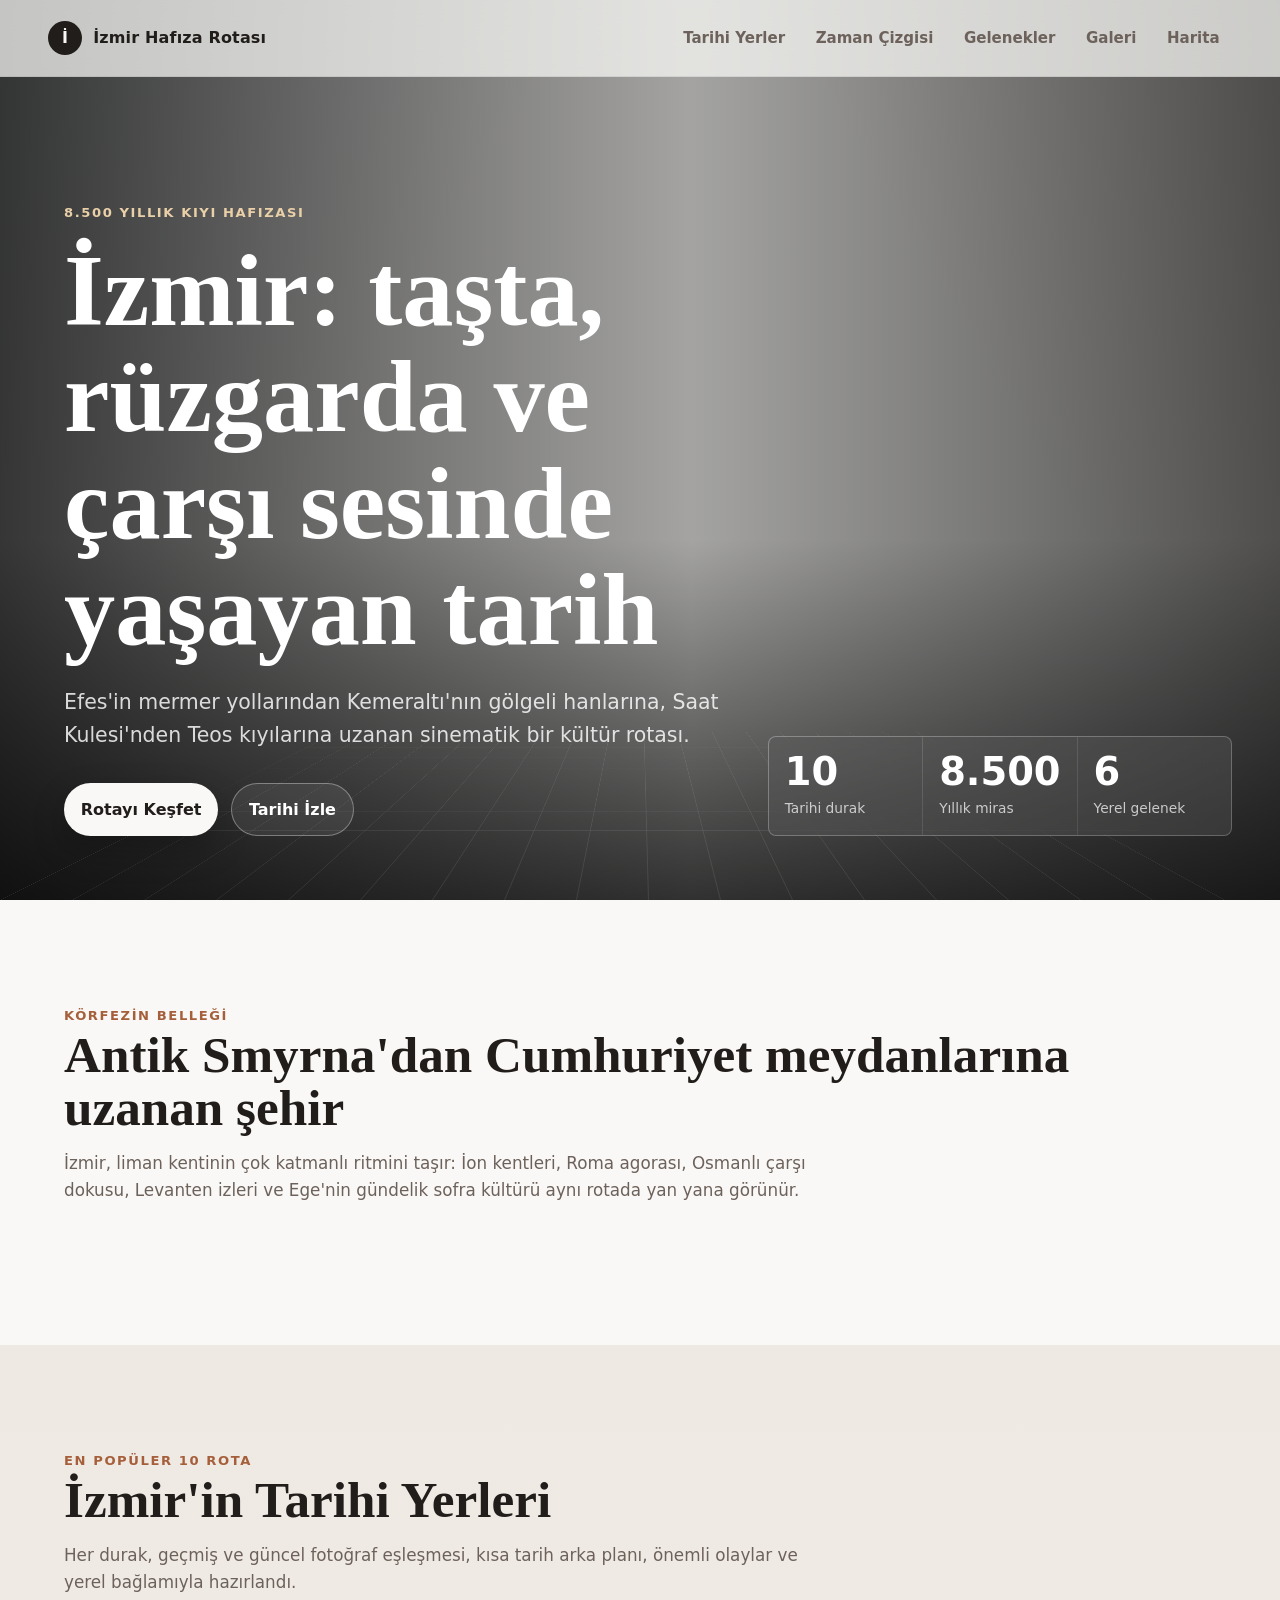
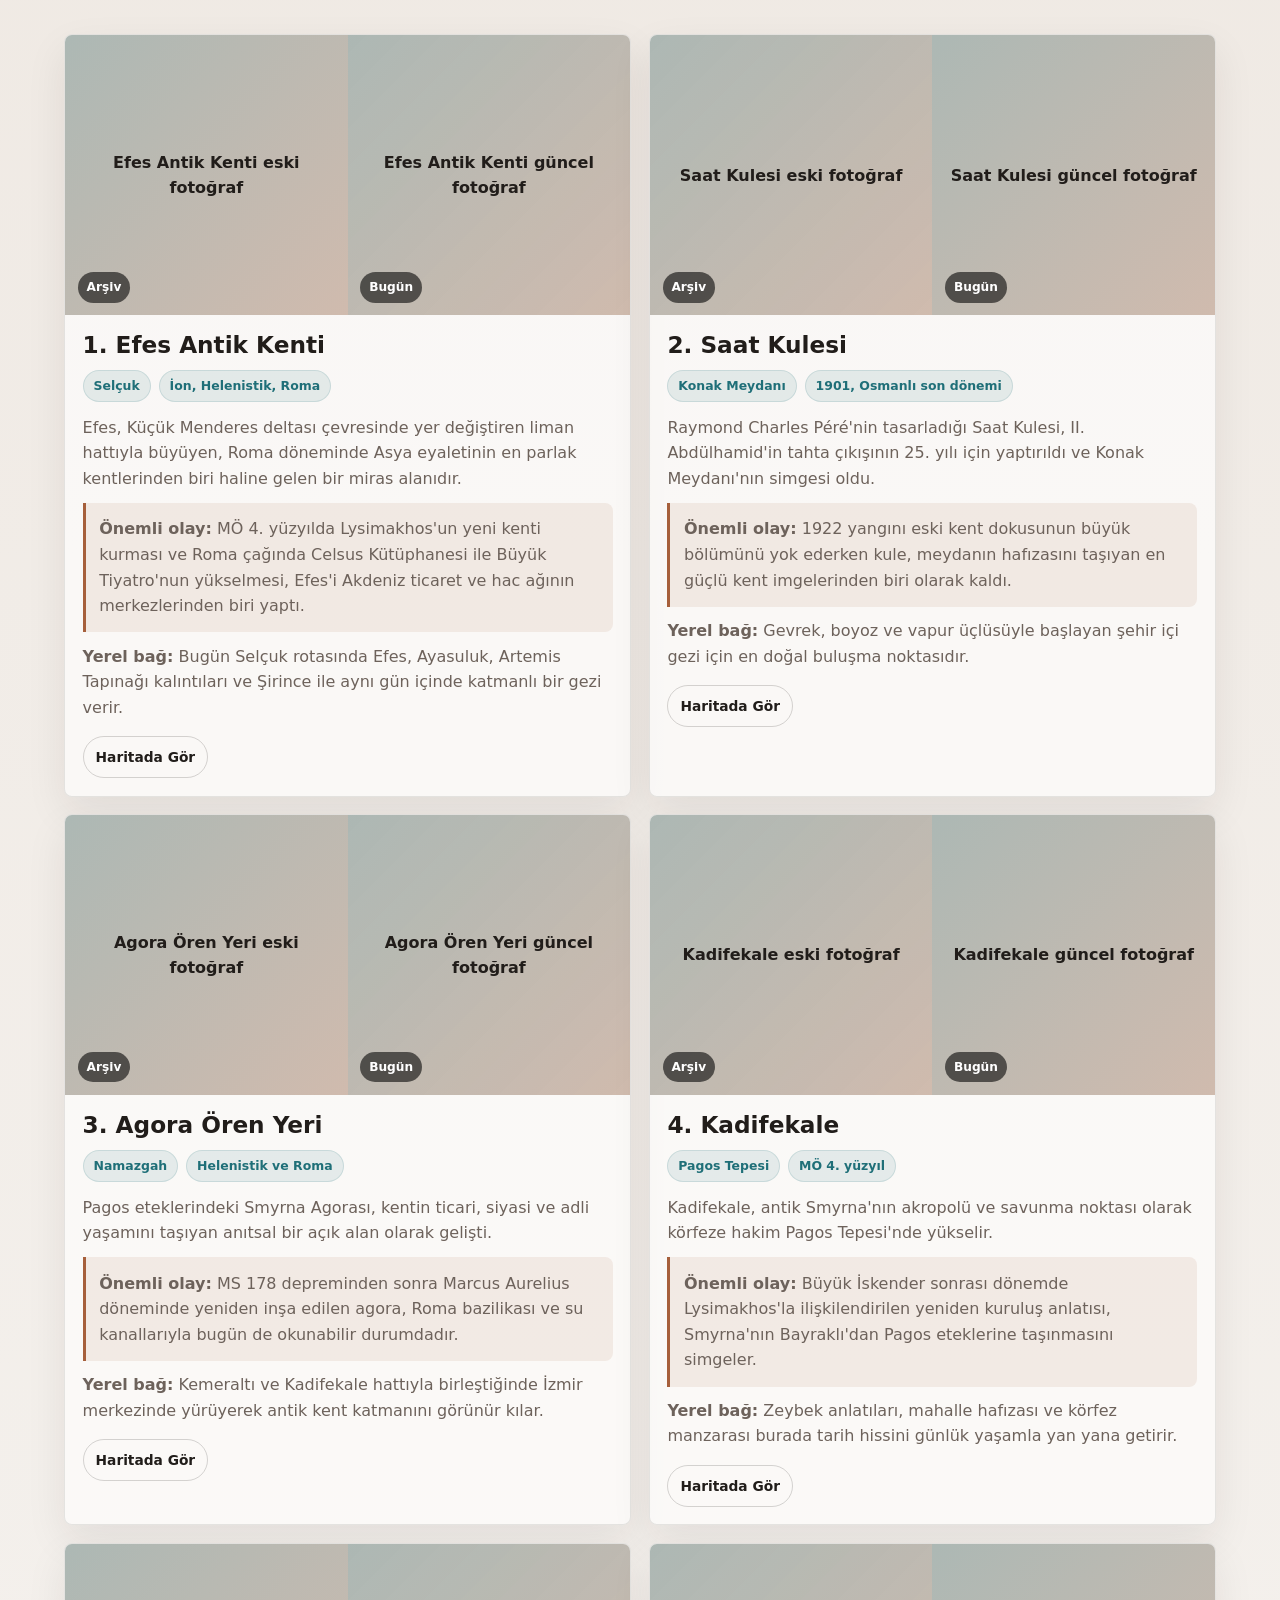
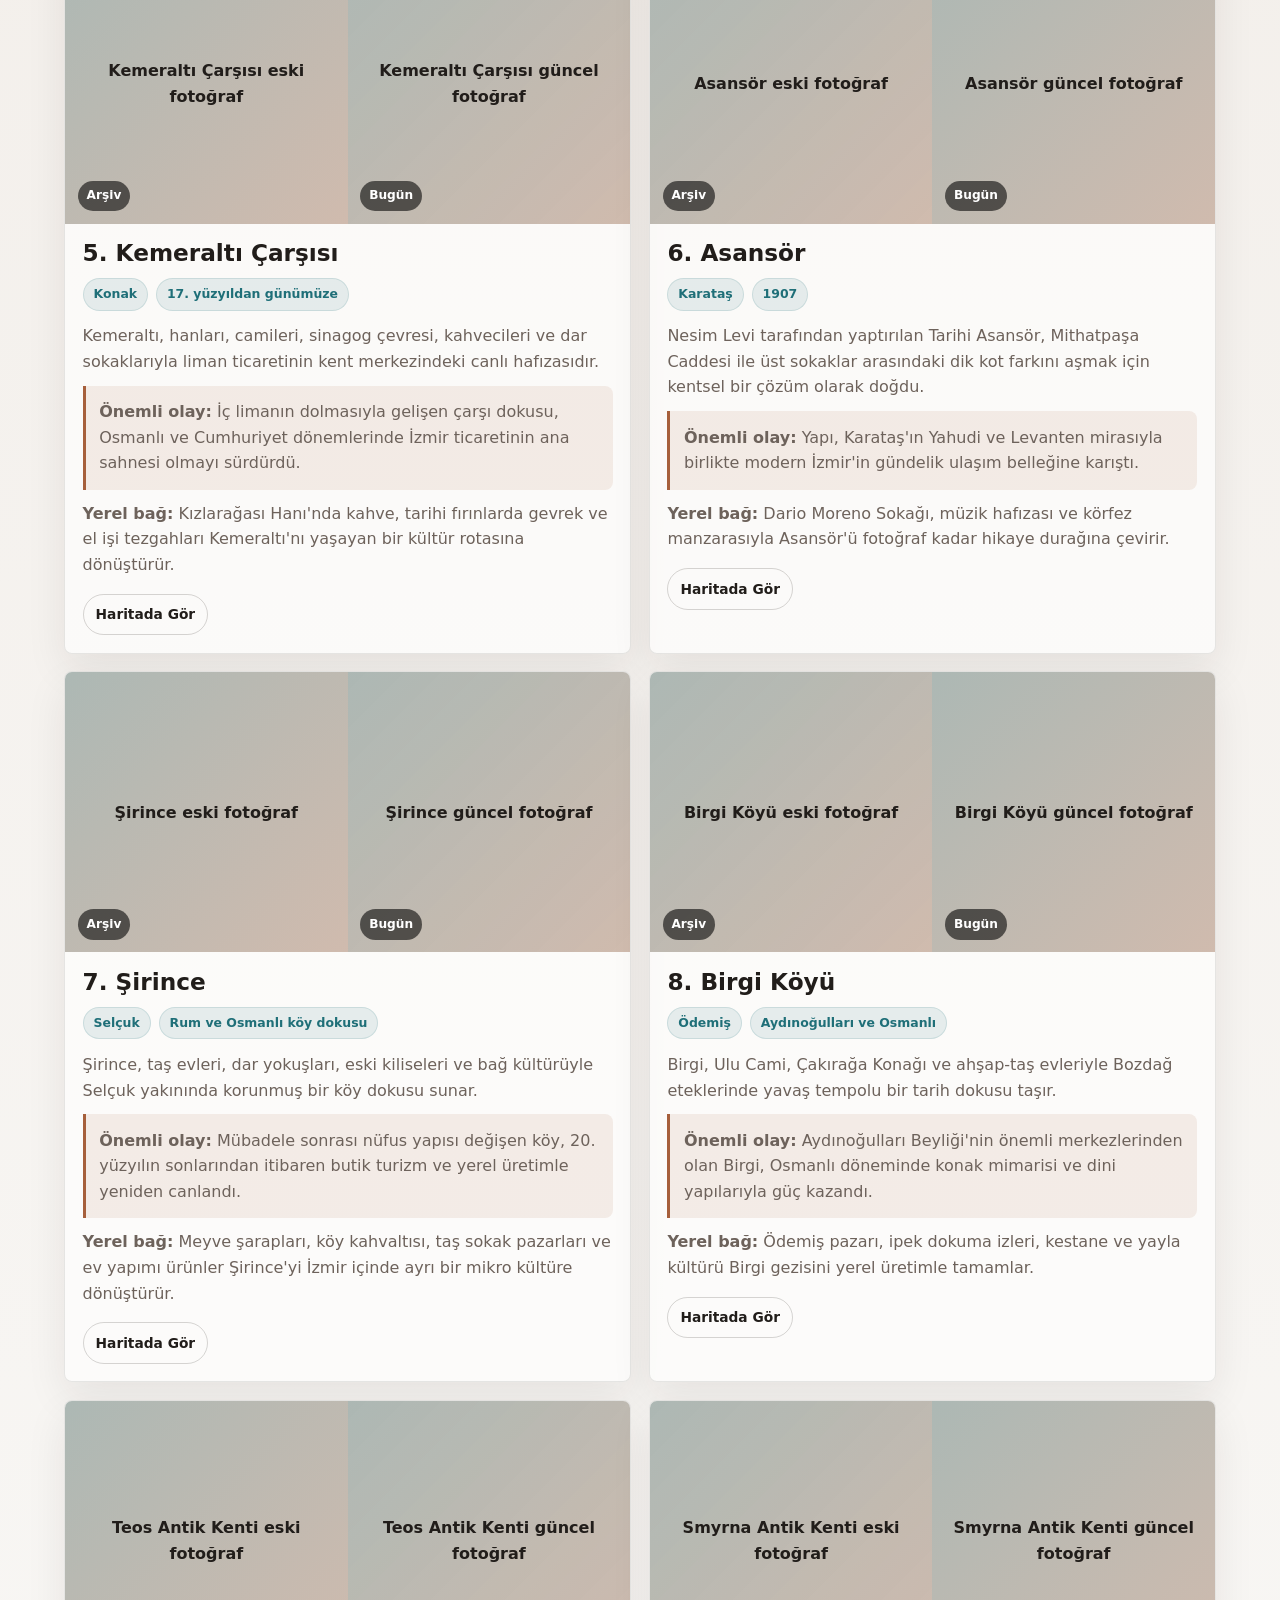
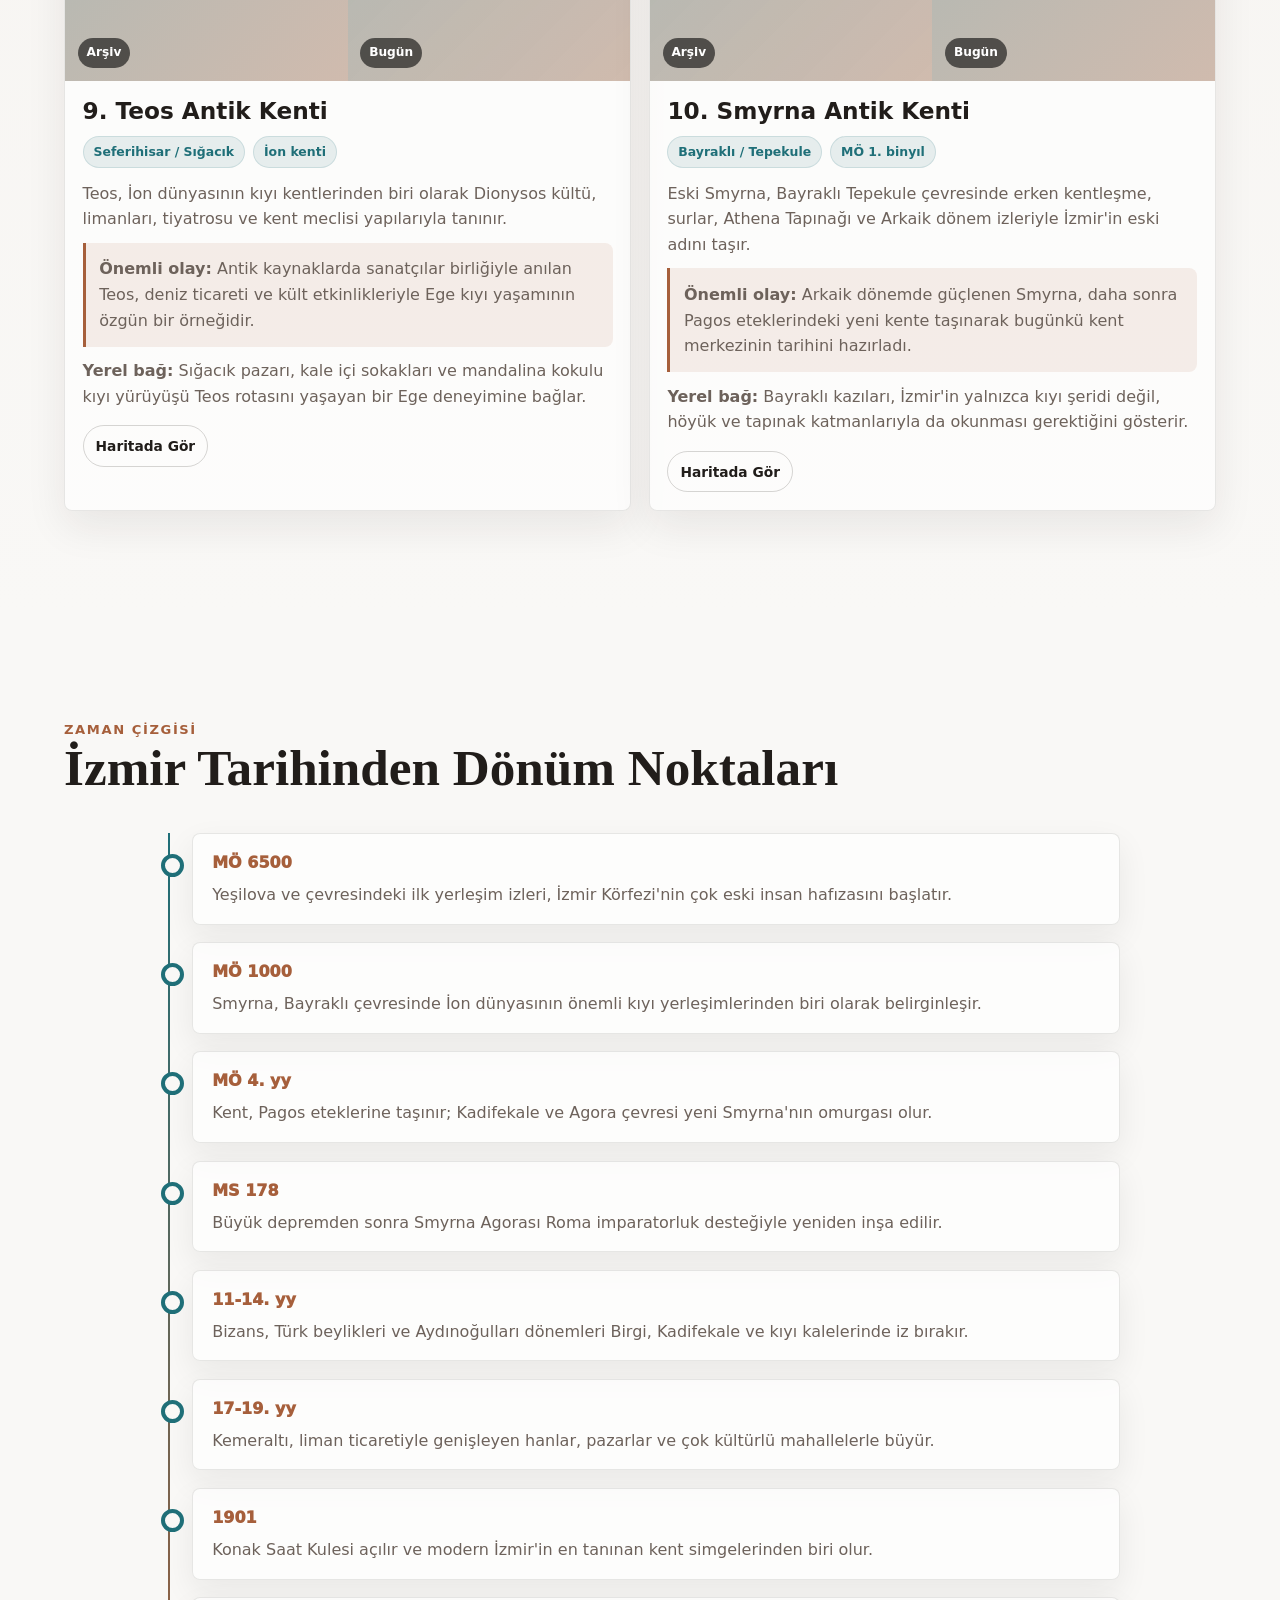
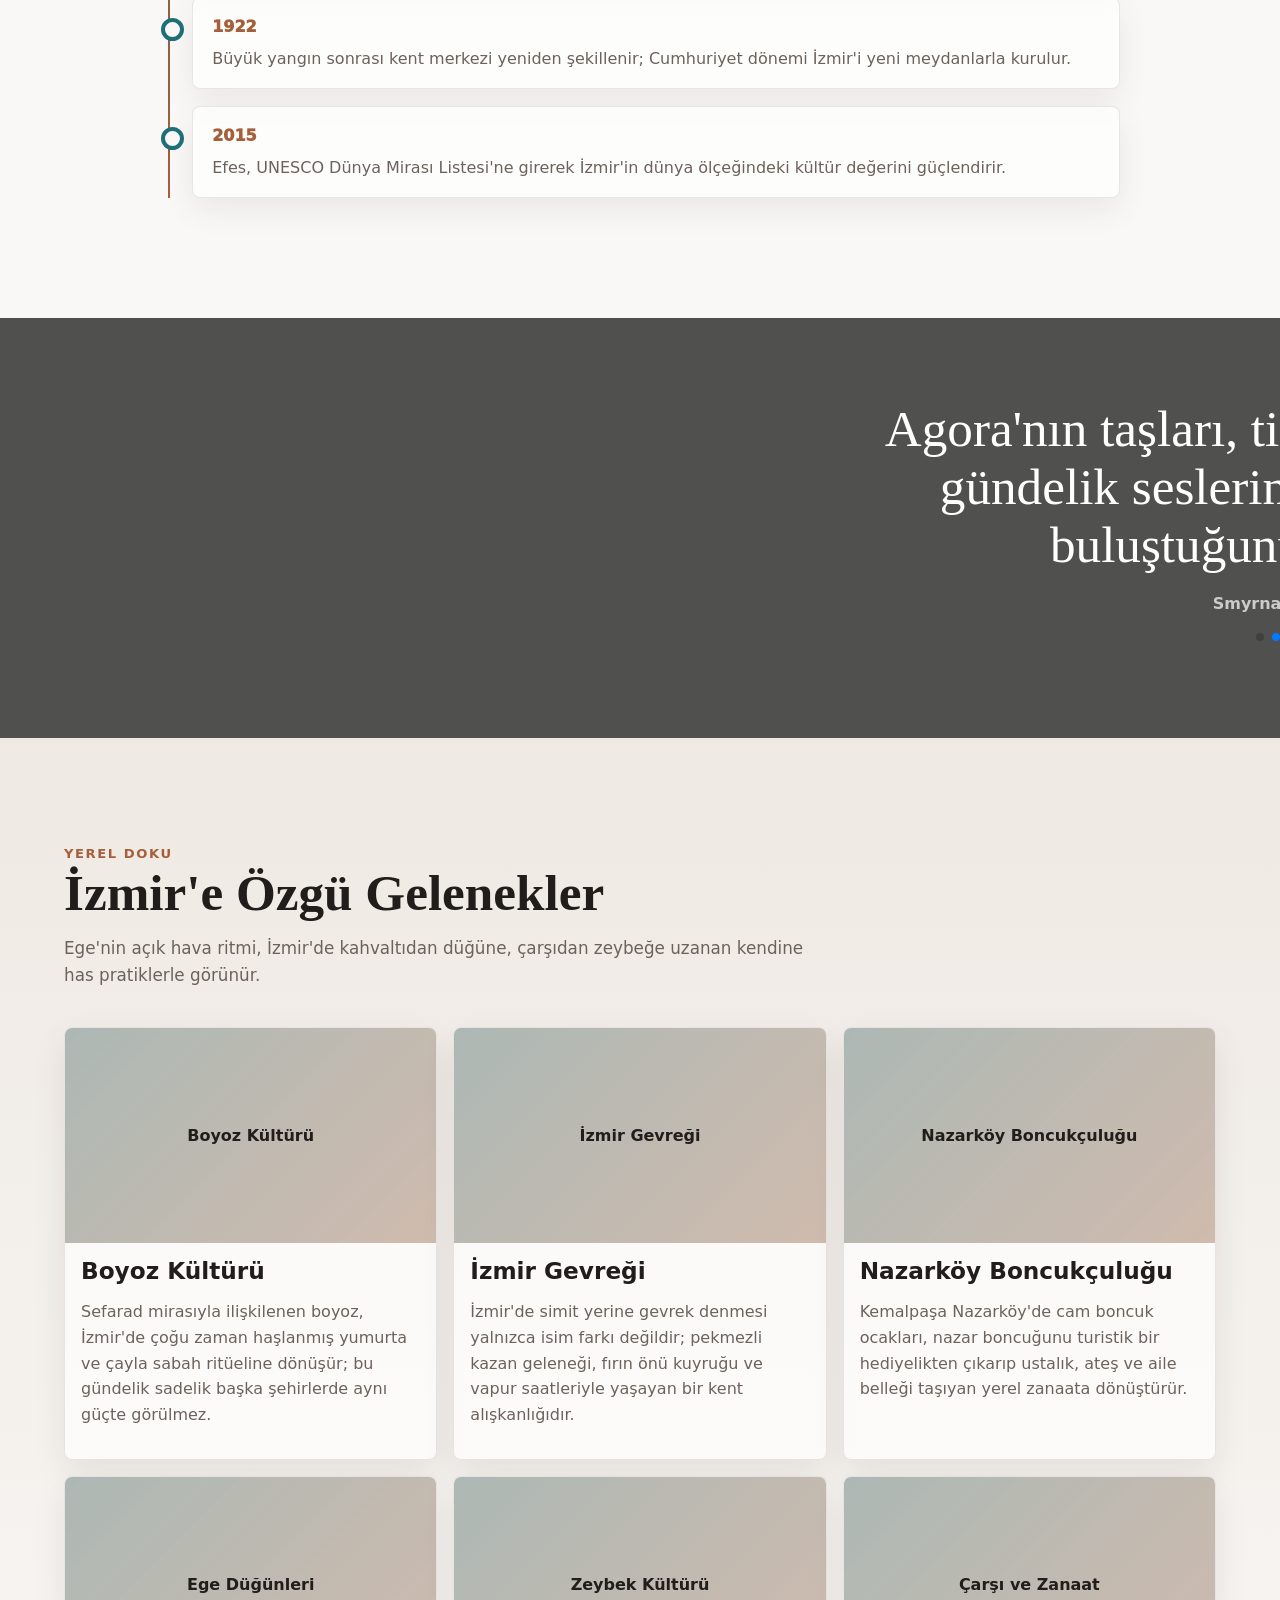
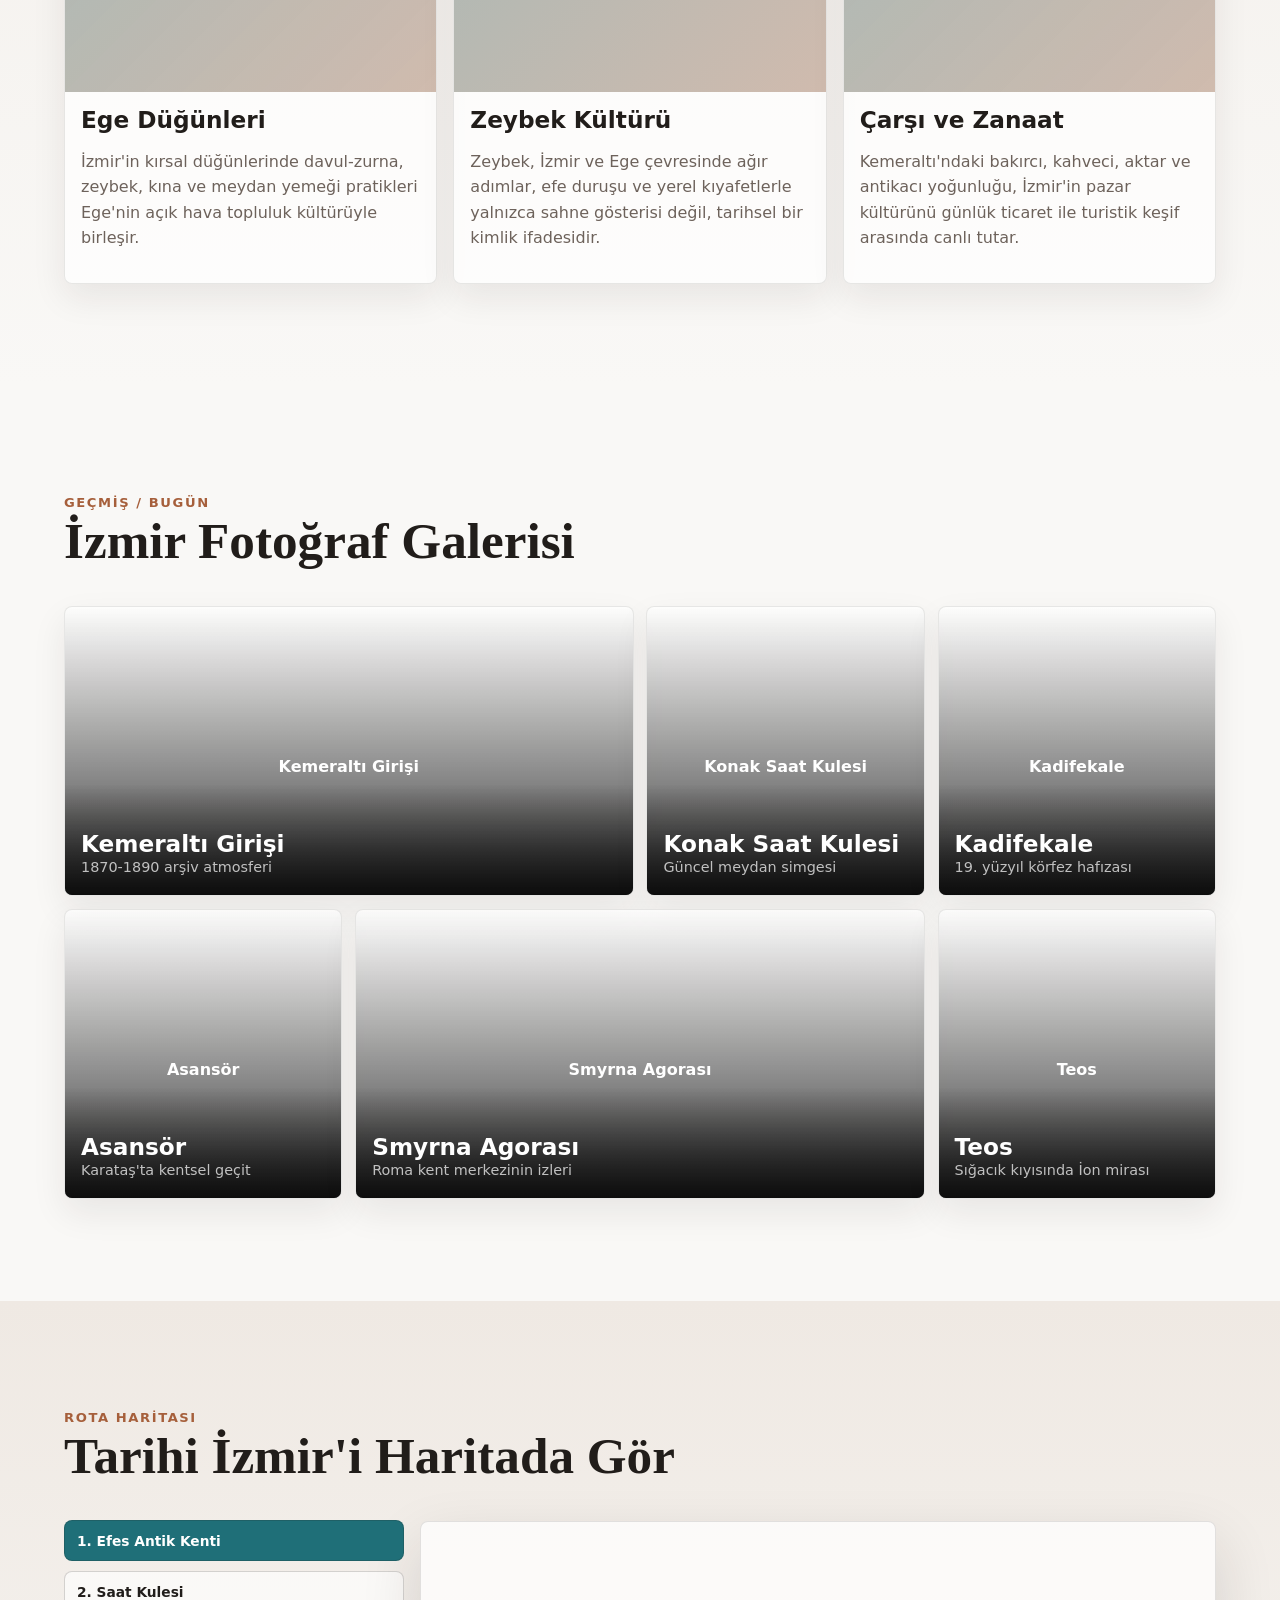
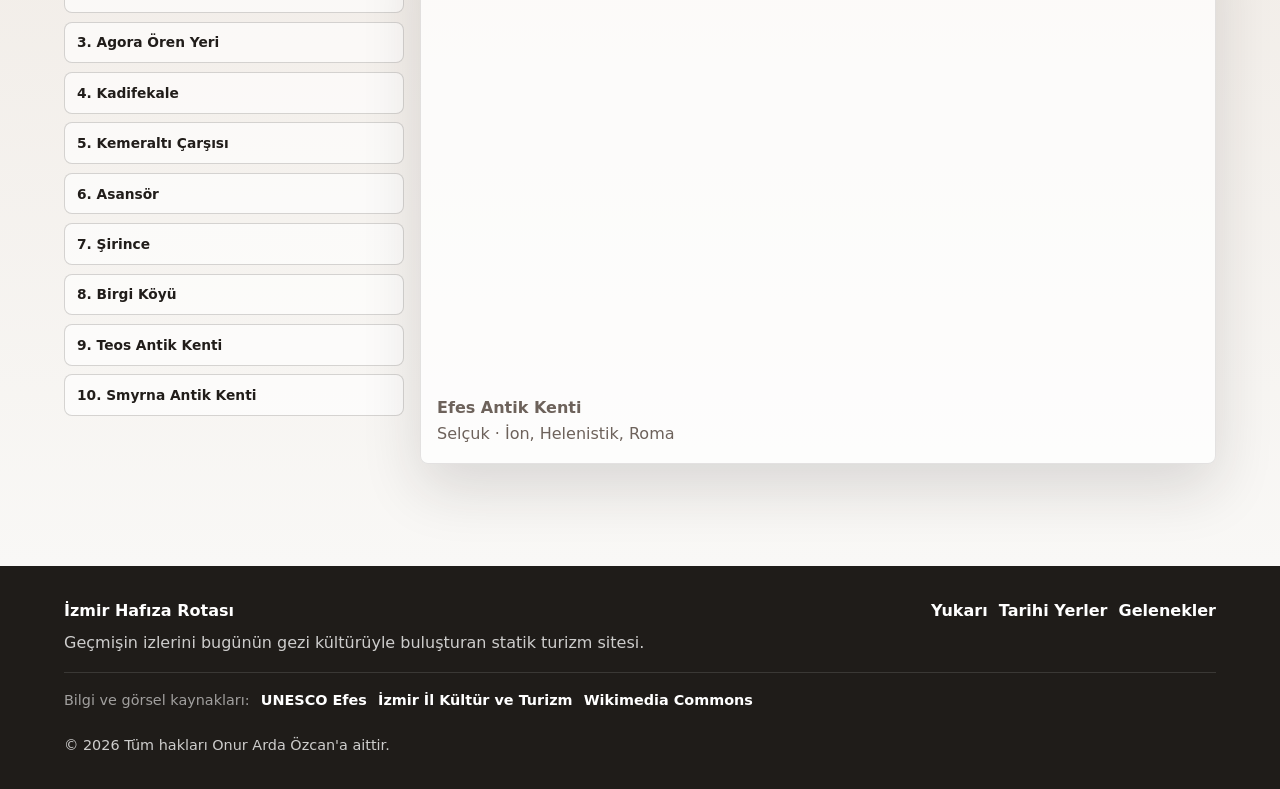
==== index.html @ c3efa7e0 "Add files via upload" ====
<!DOCTYPE html>
<html lang="tr">
  <head>
    <meta charset="UTF-8" />
    <meta name="viewport" content="width=device-width, initial-scale=1.0" />
    <title>İzmir Tarihi Yerler ve Kültür Rehberi</title>
    <meta
      name="description"
      content="İzmir'in en popüler tarihi yerleri, antik kentleri, yerel gelenekleri ve geçmişten bugüne fotoğraf karşılaştırmalarıyla modern turizm rehberi."
    />
    <meta
      name="keywords"
      content="İzmir tarihi yerler, İzmir turistik mekanlar, Efes Antik Kenti, İzmir gezi rehberi, İzmir tarihi, İzmir kültürü"
    />
    <meta name="author" content="Onur Arda Özcan" />
    <meta property="og:title" content="İzmir Tarihi Yerler ve Kültür Rehberi" />
    <meta
      property="og:description"
      content="Efes'ten Kemeraltı'na, Kadifekale'den Teos'a uzanan sinematik İzmir tarihi ve kültür deneyimi."
    />
    <meta property="og:type" content="website" />
    <meta name="theme-color" content="#EFE9E3" />

    <link rel="preconnect" href="https://commons.wikimedia.org" />
    <link rel="preconnect" href="https://cdn.jsdelivr.net" />
    <link rel="stylesheet" href="https://cdn.jsdelivr.net/npm/aos@2.3.4/dist/aos.css" />
    <link rel="stylesheet" href="https://cdn.jsdelivr.net/npm/swiper@11/swiper-bundle.min.css" />
    <link rel="stylesheet" href="style.css" />
  </head>
  <body>
    <div class="scroll-progress" aria-hidden="true"></div>

    <div class="loader" aria-label="Sayfa yükleniyor">
      <div class="loader-mark">
        <div class="sun"></div>
        <div class="skyline">
          <span></span><span></span><span></span><span></span><span></span>
        </div>
      </div>
      <p>İzmir'in katmanları açılıyor</p>
    </div>

    <header class="site-header" id="top">
      <a class="brand" href="#top" aria-label="Ana sayfa">
        <span class="brand-mark">İ</span>
        <span>İzmir Hafıza Rotası</span>
      </a>
      <button class="nav-toggle" aria-label="Menüyü aç" aria-expanded="false">
        <span></span><span></span><span></span>
      </button>
      <nav class="main-nav" aria-label="Ana menü">
        <a href="#yerler">Tarihi Yerler</a>
        <a href="#zaman">Zaman Çizgisi</a>
        <a href="#gelenekler">Gelenekler</a>
        <a href="#galeri">Galeri</a>
        <a href="#harita">Harita</a>
      </nav>
    </header>

    <main>
      <section class="hero" aria-labelledby="hero-title">
        <div class="hero-media" aria-hidden="true"></div>
        <div class="hero-overlay"></div>
        <div class="ambient-lines" aria-hidden="true"></div>
        <div class="hero-content">
          <p class="eyebrow" data-aos="fade-up">8.500 yıllık kıyı hafızası</p>
          <h1 id="hero-title" data-aos="fade-up" data-aos-delay="120">
            İzmir: taşta, rüzgarda ve çarşı sesinde yaşayan tarih
          </h1>
          <p class="hero-copy" data-aos="fade-up" data-aos-delay="240">
            Efes'in mermer yollarından Kemeraltı'nın gölgeli hanlarına, Saat Kulesi'nden
            Teos kıyılarına uzanan sinematik bir kültür rotası.
          </p>
          <div class="hero-actions" data-aos="fade-up" data-aos-delay="360">
            <a class="button primary" href="#yerler">Rotayı Keşfet</a>
            <a class="button ghost" href="#zaman">Tarihi İzle</a>
          </div>
        </div>
        <div class="hero-stats" data-aos="fade-left" data-aos-delay="420">
          <div><strong class="counter" data-target="10">0</strong><span>Tarihi durak</span></div>
          <div><strong class="counter" data-target="8500">0</strong><span>Yıllık miras</span></div>
          <div><strong class="counter" data-target="6">0</strong><span>Yerel gelenek</span></div>
        </div>
      </section>

      <section class="intro section-pad">
        <div class="section-heading" data-aos="fade-up">
          <span class="section-kicker">Körfezin belleği</span>
          <h2>Antik Smyrna'dan Cumhuriyet meydanlarına uzanan şehir</h2>
          <p>
            İzmir, liman kentinin çok katmanlı ritmini taşır: İon kentleri, Roma agorası,
            Osmanlı çarşı dokusu, Levanten izleri ve Ege'nin gündelik sofra kültürü aynı
            rotada yan yana görünür.
          </p>
        </div>
      </section>

      <section class="places section-pad" id="yerler" aria-labelledby="places-title">
        <div class="section-heading" data-aos="fade-up">
          <span class="section-kicker">En popüler 10 rota</span>
          <h2 id="places-title">İzmir'in Tarihi Yerleri</h2>
          <p>
            Her durak, geçmiş ve güncel fotoğraf eşleşmesi, kısa tarih arka planı,
            önemli olaylar ve yerel bağlamıyla hazırlandı.
          </p>
        </div>
        <div class="place-grid" id="placeGrid"></div>
      </section>

      <section class="timeline-section section-pad" id="zaman" aria-labelledby="timeline-title">
        <div class="section-heading" data-aos="fade-up">
          <span class="section-kicker">Zaman çizgisi</span>
          <h2 id="timeline-title">İzmir Tarihinden Dönüm Noktaları</h2>
        </div>
        <div class="timeline" id="timeline"></div>
      </section>

      <section class="quote-section" aria-label="Tarihi alıntılar">
        <div class="quote-bg"></div>
        <div class="quote-wrap" data-aos="zoom-in">
          <div class="swiper quote-swiper">
            <div class="swiper-wrapper" id="quoteSlides"></div>
            <div class="swiper-pagination"></div>
          </div>
        </div>
      </section>

      <section class="traditions section-pad" id="gelenekler" aria-labelledby="traditions-title">
        <div class="section-heading" data-aos="fade-up">
          <span class="section-kicker">Yerel doku</span>
          <h2 id="traditions-title">İzmir'e Özgü Gelenekler</h2>
          <p>
            Ege'nin açık hava ritmi, İzmir'de kahvaltıdan düğüne, çarşıdan zeybeğe
            uzanan kendine has pratiklerle görünür.
          </p>
        </div>
        <div class="tradition-grid" id="traditionGrid"></div>
      </section>

      <section class="gallery section-pad" id="galeri" aria-labelledby="gallery-title">
        <div class="section-heading" data-aos="fade-up">
          <span class="section-kicker">Geçmiş / bugün</span>
          <h2 id="gallery-title">İzmir Fotoğraf Galerisi</h2>
        </div>
        <div class="gallery-grid" id="galleryGrid"></div>
      </section>

      <section class="map-section section-pad" id="harita" aria-labelledby="map-title">
        <div class="section-heading" data-aos="fade-up">
          <span class="section-kicker">Rota haritası</span>
          <h2 id="map-title">Tarihi İzmir'i Haritada Gör</h2>
        </div>
        <div class="map-layout" data-aos="fade-up">
          <div class="map-list" id="mapList"></div>
          <div class="map-frame">
            <iframe
              id="mapFrame"
              title="İzmir tarihi yerler haritası"
              loading="lazy"
              referrerpolicy="no-referrer-when-downgrade"
            ></iframe>
            <div class="map-caption" id="mapCaption"></div>
          </div>
        </div>
      </section>
    </main>

    <footer class="site-footer">
      <div>
        <strong>İzmir Hafıza Rotası</strong>
        <p>Geçmişin izlerini bugünün gezi kültürüyle buluşturan statik turizm sitesi.</p>
      </div>
      <div class="footer-links">
        <a href="#top">Yukarı</a>
        <a href="#yerler">Tarihi Yerler</a>
        <a href="#gelenekler">Gelenekler</a>
      </div>
      <div class="footer-sources">
        <span>Bilgi ve görsel kaynakları:</span>
        <a href="https://whc.unesco.org/en/list/1018/" target="_blank" rel="noreferrer">UNESCO Efes</a>
        <a href="https://izmir.ktb.gov.tr/EN-239243/historical-and-cultural-places.html" target="_blank" rel="noreferrer">İzmir İl Kültür ve Turizm</a>
        <a href="https://commons.wikimedia.org/" target="_blank" rel="noreferrer">Wikimedia Commons</a>
      </div>
      <p class="copyright">© 2026 Tüm hakları Onur Arda Özcan'a aittir.</p>
    </footer>

    <script src="https://cdn.jsdelivr.net/npm/gsap@3.12.5/dist/gsap.min.js"></script>
    <script src="https://cdn.jsdelivr.net/npm/aos@2.3.4/dist/aos.js"></script>
    <script src="https://cdn.jsdelivr.net/npm/swiper@11/swiper-bundle.min.js"></script>
    <script src="script.js"></script>
  </body>
</html>
---- style.css ----
:root {
  --paper: #f9f8f6;
  --stone: #efe9e3;
  --clay: #d9cfc7;
  --ink: #211d1a;
  --muted: #6d625b;
  --sea: #1f6f78;
  --olive: #66724c;
  --copper: #a65f3b;
  --shadow: 0 24px 60px rgba(33, 29, 26, 0.14);
  --radius: 8px;
  --max: 1180px;
}

* {
  box-sizing: border-box;
}

html {
  scroll-behavior: smooth;
}

body {
  margin: 0;
  color: var(--ink);
  background:
    linear-gradient(120deg, rgba(31, 111, 120, 0.08), transparent 32rem),
    linear-gradient(240deg, rgba(166, 95, 59, 0.08), transparent 28rem),
    var(--paper);
  font-family: Inter, ui-sans-serif, system-ui, -apple-system, BlinkMacSystemFont, "Segoe UI", sans-serif;
  line-height: 1.6;
  overflow-x: hidden;
}

img {
  display: block;
  max-width: 100%;
}

a {
  color: inherit;
  text-decoration: none;
}

.scroll-progress {
  position: fixed;
  top: 0;
  left: 0;
  z-index: 1000;
  width: 0%;
  height: 4px;
  background: linear-gradient(90deg, var(--sea), var(--copper));
}

.loader {
  position: fixed;
  inset: 0;
  z-index: 9999;
  display: grid;
  place-items: center;
  align-content: center;
  gap: 1.2rem;
  background: var(--paper);
  transition: opacity 0.45s ease, visibility 0.45s ease;
}

.loader.hide {
  opacity: 0;
  visibility: hidden;
}

.loader p {
  margin: 0;
  color: var(--muted);
  font-size: 0.92rem;
  letter-spacing: 0.08em;
  text-transform: uppercase;
}

.loader-mark {
  position: relative;
  width: 180px;
  height: 104px;
  overflow: hidden;
  border-bottom: 2px solid var(--ink);
}

.sun {
  position: absolute;
  right: 18px;
  bottom: 28px;
  width: 54px;
  height: 54px;
  border-radius: 50%;
  background: #c9874d;
  animation: rise 1.45s cubic-bezier(0.16, 1, 0.3, 1) forwards;
}

.skyline {
  position: absolute;
  bottom: 0;
  left: 8px;
  right: 8px;
  display: flex;
  align-items: end;
  gap: 8px;
}

.skyline span {
  display: block;
  width: 24px;
  background: var(--ink);
  transform-origin: bottom;
  animation: skyline 1s ease forwards;
}

.skyline span:nth-child(1) { height: 28px; animation-delay: 0.05s; }
.skyline span:nth-child(2) { height: 52px; animation-delay: 0.12s; }
.skyline span:nth-child(3) { height: 38px; animation-delay: 0.19s; }
.skyline span:nth-child(4) { height: 74px; animation-delay: 0.26s; }
.skyline span:nth-child(5) { height: 34px; animation-delay: 0.33s; }

@keyframes rise {
  from { transform: translateY(70px); opacity: 0; }
  to { transform: translateY(0); opacity: 1; }
}

@keyframes skyline {
  from { transform: scaleY(0); }
  to { transform: scaleY(1); }
}

.site-header {
  position: fixed;
  top: 0;
  left: 0;
  right: 0;
  z-index: 900;
  display: flex;
  align-items: center;
  justify-content: space-between;
  gap: 1rem;
  padding: 1rem clamp(1rem, 4vw, 3rem);
  background: rgba(249, 248, 246, 0.74);
  border-bottom: 1px solid rgba(33, 29, 26, 0.08);
  backdrop-filter: blur(18px);
}

.brand,
.main-nav {
  display: flex;
  align-items: center;
}

.brand {
  gap: 0.7rem;
  font-weight: 800;
  letter-spacing: 0.01em;
}

.brand-mark {
  display: grid;
  place-items: center;
  width: 34px;
  height: 34px;
  color: var(--paper);
  background: var(--ink);
  border-radius: 50%;
}

.main-nav {
  gap: 0.35rem;
}

.main-nav a {
  padding: 0.62rem 0.78rem;
  color: var(--muted);
  font-size: 0.94rem;
  font-weight: 700;
  border-radius: 999px;
  transition: color 0.2s ease, background 0.2s ease;
}

.main-nav a:hover {
  color: var(--ink);
  background: rgba(31, 111, 120, 0.1);
}

.nav-toggle {
  display: none;
  width: 44px;
  height: 44px;
  border: 1px solid rgba(33, 29, 26, 0.14);
  background: rgba(255, 255, 255, 0.45);
  border-radius: 999px;
}

.nav-toggle span {
  display: block;
  width: 18px;
  height: 2px;
  margin: 4px auto;
  background: var(--ink);
}

.hero {
  position: relative;
  min-height: 100svh;
  display: grid;
  align-items: end;
  padding: 8rem clamp(1rem, 5vw, 4rem) 4rem;
  overflow: hidden;
  color: #fff;
}

.hero-media,
.hero-overlay,
.ambient-lines {
  position: absolute;
  inset: 0;
}

.hero-media {
  background-image: url("https://commons.wikimedia.org/wiki/Special:FilePath/%C4%B0zmir%20Clock%20Tower%2C%202026.jpg?width=1800");
  background-position: center;
  background-size: cover;
  transform: scale(1.08);
  animation: heroZoom 18s ease-in-out infinite alternate;
}

.hero-overlay {
  background:
    linear-gradient(90deg, rgba(0, 0, 0, 0.78), rgba(0, 0, 0, 0.34) 54%, rgba(0, 0, 0, 0.68)),
    linear-gradient(0deg, rgba(0, 0, 0, 0.7), transparent 40%);
}

.ambient-lines {
  opacity: 0.18;
  background-image:
    linear-gradient(90deg, rgba(255, 255, 255, 0.5) 1px, transparent 1px),
    linear-gradient(0deg, rgba(255, 255, 255, 0.5) 1px, transparent 1px);
  background-size: 72px 72px;
  transform: perspective(600px) rotateX(62deg) translateY(15%);
  transform-origin: bottom;
}

@keyframes heroZoom {
  from { transform: scale(1.06) translateY(0); }
  to { transform: scale(1.16) translateY(-1.8rem); }
}

.hero-content {
  position: relative;
  z-index: 2;
  max-width: 800px;
}

.eyebrow,
.section-kicker {
  margin: 0 0 0.9rem;
  color: var(--copper);
  font-size: 0.82rem;
  font-weight: 900;
  letter-spacing: 0.12em;
  text-transform: uppercase;
}

.hero .eyebrow {
  color: #ead0a8;
}

h1,
h2,
h3 {
  margin: 0;
  line-height: 1.04;
  letter-spacing: 0;
}

h1 {
  max-width: 13ch;
  font-family: Georgia, "Times New Roman", serif;
  font-size: clamp(3.2rem, 8vw, 7.4rem);
  font-weight: 700;
}

h2 {
  font-family: Georgia, "Times New Roman", serif;
  font-size: clamp(2.1rem, 4vw, 4.15rem);
}

h3 {
  font-size: 1.45rem;
}

.hero-copy {
  max-width: 680px;
  margin: 1.4rem 0 0;
  color: rgba(255, 255, 255, 0.82);
  font-size: clamp(1.05rem, 2vw, 1.28rem);
}

.hero-actions {
  display: flex;
  flex-wrap: wrap;
  gap: 0.8rem;
  margin-top: 2rem;
}

.button {
  display: inline-flex;
  align-items: center;
  justify-content: center;
  min-height: 46px;
  padding: 0.78rem 1.05rem;
  font-weight: 900;
  border-radius: 999px;
  transition: transform 0.2s ease, box-shadow 0.2s ease, background 0.2s ease;
}

.button:hover {
  transform: translateY(-2px);
}

.button.primary {
  color: var(--ink);
  background: var(--paper);
  box-shadow: 0 14px 34px rgba(0, 0, 0, 0.24);
}

.button.ghost {
  color: #fff;
  border: 1px solid rgba(255, 255, 255, 0.34);
  background: rgba(255, 255, 255, 0.08);
}

.hero-stats {
  position: absolute;
  right: clamp(1rem, 4vw, 3rem);
  bottom: 4rem;
  z-index: 2;
  display: grid;
  grid-template-columns: repeat(3, minmax(96px, 1fr));
  gap: 1px;
  overflow: hidden;
  max-width: 560px;
  background: rgba(255, 255, 255, 0.16);
  border: 1px solid rgba(255, 255, 255, 0.16);
  border-radius: var(--radius);
  backdrop-filter: blur(14px);
}

.hero-stats div {
  padding: 1rem;
  background: rgba(0, 0, 0, 0.22);
}

.hero-stats strong {
  display: block;
  font-size: clamp(1.7rem, 3vw, 2.5rem);
  line-height: 1;
}

.hero-stats span {
  display: block;
  margin-top: 0.38rem;
  color: rgba(255, 255, 255, 0.72);
  font-size: 0.86rem;
}

.section-pad {
  padding: clamp(4rem, 8vw, 7rem) clamp(1rem, 5vw, 4rem);
}

.section-heading {
  max-width: var(--max);
  margin: 0 auto 2.4rem;
}

.section-heading p {
  max-width: 760px;
  margin: 1rem 0 0;
  color: var(--muted);
  font-size: 1.05rem;
}

.intro {
  background: var(--paper);
}

.places,
.traditions,
.map-section {
  background: linear-gradient(180deg, var(--stone), var(--paper));
}

.place-grid {
  display: grid;
  grid-template-columns: repeat(2, minmax(0, 1fr));
  gap: 1.1rem;
  max-width: var(--max);
  margin: 0 auto;
}

.place-card {
  position: relative;
  overflow: hidden;
  background: rgba(255, 255, 255, 0.62);
  border: 1px solid rgba(33, 29, 26, 0.1);
  border-radius: var(--radius);
  box-shadow: 0 16px 40px rgba(33, 29, 26, 0.08);
  transition: transform 0.28s ease, box-shadow 0.28s ease;
}

.place-card:hover {
  transform: translateY(-6px);
  box-shadow: var(--shadow);
}

.compare {
  display: grid;
  grid-template-columns: 1fr 1fr;
  min-height: 280px;
}

.compare figure {
  position: relative;
  min-height: 280px;
  margin: 0;
  overflow: hidden;
  background: var(--clay);
}

.compare img,
.gallery-item img,
.tradition-card img {
  width: 100%;
  height: 100%;
  object-fit: cover;
  transition: transform 0.7s ease, filter 0.7s ease;
}

.place-card:hover img,
.gallery-item:hover img,
.tradition-card:hover img {
  transform: scale(1.08);
  filter: saturate(1.08);
}

.compare figcaption {
  position: absolute;
  left: 0.8rem;
  bottom: 0.8rem;
  padding: 0.34rem 0.55rem;
  color: #fff;
  background: rgba(0, 0, 0, 0.58);
  border-radius: 999px;
  font-size: 0.76rem;
  font-weight: 900;
}

.place-body {
  padding: 1.1rem;
}

.place-meta {
  display: flex;
  flex-wrap: wrap;
  gap: 0.5rem;
  margin: 0.8rem 0;
}

.pill {
  display: inline-flex;
  align-items: center;
  min-height: 30px;
  padding: 0.32rem 0.62rem;
  color: var(--sea);
  background: rgba(31, 111, 120, 0.1);
  border: 1px solid rgba(31, 111, 120, 0.14);
  border-radius: 999px;
  font-size: 0.78rem;
  font-weight: 900;
}

.place-body p {
  margin: 0.7rem 0;
  color: var(--muted);
}

.event {
  padding: 0.85rem;
  color: var(--ink);
  background: rgba(166, 95, 59, 0.1);
  border-left: 3px solid var(--copper);
  border-radius: 0 var(--radius) var(--radius) 0;
}

.card-actions {
  display: flex;
  flex-wrap: wrap;
  gap: 0.55rem;
  margin-top: 1rem;
}

.mini-button,
.map-button {
  min-height: 38px;
  padding: 0.55rem 0.75rem;
  color: var(--ink);
  background: transparent;
  border: 1px solid rgba(33, 29, 26, 0.18);
  border-radius: 999px;
  font: inherit;
  font-size: 0.86rem;
  font-weight: 900;
  cursor: pointer;
  transition: background 0.2s ease, color 0.2s ease, transform 0.2s ease;
}

.mini-button:hover,
.map-button:hover,
.map-button.active {
  color: #fff;
  background: var(--sea);
  transform: translateY(-1px);
}

.timeline-section {
  background: var(--paper);
}

.timeline {
  position: relative;
  max-width: 960px;
  margin: 0 auto;
  padding-left: 2rem;
}

.timeline::before {
  content: "";
  position: absolute;
  top: 0;
  bottom: 0;
  left: 0.5rem;
  width: 2px;
  background: linear-gradient(var(--sea), var(--copper));
}

.timeline-item {
  position: relative;
  margin: 0 0 1.1rem;
  padding: 1rem 1rem 1rem 1.2rem;
  background: rgba(255, 255, 255, 0.66);
  border: 1px solid rgba(33, 29, 26, 0.1);
  border-radius: var(--radius);
  box-shadow: 0 12px 32px rgba(33, 29, 26, 0.07);
}

.timeline-item::before {
  content: "";
  position: absolute;
  top: 1.25rem;
  left: -2rem;
  width: 15px;
  height: 15px;
  background: var(--paper);
  border: 4px solid var(--sea);
  border-radius: 50%;
}

.timeline-year {
  display: inline-block;
  margin-bottom: 0.4rem;
  color: var(--copper);
  font-weight: 950;
}

.timeline-item p {
  margin: 0;
  color: var(--muted);
}

.quote-section {
  position: relative;
  min-height: 420px;
  display: grid;
  place-items: center;
  padding: 5rem 1rem;
  overflow: hidden;
  color: #fff;
}

.quote-bg {
  position: absolute;
  inset: 0;
  background:
    linear-gradient(rgba(0, 0, 0, 0.68), rgba(0, 0, 0, 0.68)),
    url("https://commons.wikimedia.org/wiki/Special:FilePath/Entrance%20of%20the%20Kemeralt%C4%B1%201870-1890.jpg?width=1500") center/cover;
  transform: scale(1.08);
}

.quote-wrap {
  position: relative;
  z-index: 1;
  width: min(840px, 100%);
  text-align: center;
}

.quote-slide {
  padding: 0 1rem 2.5rem;
}

.quote-slide blockquote {
  margin: 0;
  font-family: Georgia, "Times New Roman", serif;
  font-size: clamp(1.75rem, 4vw, 3.5rem);
  line-height: 1.14;
}

.quote-slide cite {
  display: block;
  margin-top: 1rem;
  color: rgba(255, 255, 255, 0.7);
  font-style: normal;
  font-weight: 800;
}

.tradition-grid {
  display: grid;
  grid-template-columns: repeat(3, minmax(0, 1fr));
  gap: 1rem;
  max-width: var(--max);
  margin: 0 auto;
}

.tradition-card,
.gallery-item {
  overflow: hidden;
  background: rgba(255, 255, 255, 0.68);
  border: 1px solid rgba(33, 29, 26, 0.1);
  border-radius: var(--radius);
  box-shadow: 0 14px 34px rgba(33, 29, 26, 0.08);
}

.tradition-card .image-wrap {
  height: 215px;
  overflow: hidden;
}

.tradition-card div:not(.image-wrap) {
  padding: 1rem;
}

.tradition-card p,
.gallery-item p {
  color: var(--muted);
}

.gallery {
  background: var(--paper);
}

.gallery-grid {
  display: grid;
  grid-template-columns: repeat(4, minmax(0, 1fr));
  gap: 0.8rem;
  max-width: var(--max);
  margin: 0 auto;
}

.gallery-item {
  position: relative;
  min-height: 290px;
}

.gallery-item.large {
  grid-column: span 2;
}

.gallery-item img {
  position: absolute;
  inset: 0;
}

.gallery-item div {
  position: absolute;
  left: 0;
  right: 0;
  bottom: 0;
  z-index: 1;
  padding: 3rem 1rem 1rem;
  color: #fff;
  background: linear-gradient(transparent, rgba(0, 0, 0, 0.78));
}

.gallery-item p,
.gallery-item h3 {
  margin: 0;
}

.gallery-item p {
  color: rgba(255, 255, 255, 0.72);
  font-size: 0.9rem;
}

.map-layout {
  display: grid;
  grid-template-columns: 340px minmax(0, 1fr);
  gap: 1rem;
  max-width: var(--max);
  margin: 0 auto;
}

.map-list {
  display: grid;
  gap: 0.55rem;
  align-content: start;
}

.map-button {
  width: 100%;
  text-align: left;
  border-radius: var(--radius);
  background: rgba(255, 255, 255, 0.62);
}

.map-frame {
  overflow: hidden;
  min-height: 520px;
  background: rgba(255, 255, 255, 0.72);
  border: 1px solid rgba(33, 29, 26, 0.12);
  border-radius: var(--radius);
  box-shadow: var(--shadow);
}

.map-frame iframe {
  width: 100%;
  height: 450px;
  border: 0;
}

.map-caption {
  padding: 1rem;
  color: var(--muted);
}

.site-footer {
  display: grid;
  grid-template-columns: minmax(0, 1fr) auto;
  gap: 1rem;
  padding: 2rem clamp(1rem, 5vw, 4rem);
  color: rgba(255, 255, 255, 0.78);
  background: #1f1c19;
}

.site-footer strong {
  color: #fff;
}

.site-footer p {
  margin: 0.4rem 0 0;
}

.footer-links {
  display: flex;
  flex-wrap: wrap;
  gap: 0.7rem;
  justify-content: end;
}

.footer-links a {
  color: #fff;
  font-weight: 800;
}

.footer-sources,
.copyright {
  grid-column: 1 / -1;
  padding-top: 1rem;
  border-top: 1px solid rgba(255, 255, 255, 0.12);
  font-size: 0.9rem;
}

.footer-sources {
  display: flex;
  flex-wrap: wrap;
  gap: 0.7rem;
}

.footer-sources span {
  color: rgba(255, 255, 255, 0.58);
}

.footer-sources a {
  color: #fff;
  font-weight: 800;
}

.copyright {
  padding-top: 0;
  border-top: 0;
}

.image-fallback {
  display: grid;
  place-items: center;
  min-height: 100%;
  padding: 1rem;
  color: var(--ink);
  background:
    linear-gradient(135deg, rgba(31, 111, 120, 0.24), rgba(166, 95, 59, 0.18)),
    var(--clay);
  text-align: center;
  font-weight: 900;
}

@media (max-width: 980px) {
  .hero {
    min-height: 920px;
  }

  .hero-stats {
    position: relative;
    right: auto;
    bottom: auto;
    margin-top: 2rem;
  }

  .place-grid,
  .tradition-grid,
  .map-layout {
    grid-template-columns: 1fr;
  }

  .gallery-grid {
    grid-template-columns: repeat(2, minmax(0, 1fr));
  }
}

@media (max-width: 760px) {
  .site-header {
    padding: 0.75rem 1rem;
  }

  .nav-toggle {
    display: block;
  }

  .main-nav {
    position: absolute;
    top: calc(100% + 0.5rem);
    left: 1rem;
    right: 1rem;
    display: none;
    flex-direction: column;
    align-items: stretch;
    padding: 0.5rem;
    background: rgba(249, 248, 246, 0.96);
    border: 1px solid rgba(33, 29, 26, 0.1);
    border-radius: var(--radius);
    box-shadow: var(--shadow);
  }

  .main-nav.open {
    display: flex;
  }

  .main-nav a {
    border-radius: var(--radius);
  }

  .hero {
    min-height: 860px;
    padding-top: 7rem;
  }

  .hero-stats {
    grid-template-columns: 1fr;
    width: 100%;
  }

  .compare {
    grid-template-columns: 1fr;
  }

  .gallery-grid,
  .gallery-item.large {
    grid-template-columns: 1fr;
    grid-column: auto;
  }

  .site-footer {
    grid-template-columns: 1fr;
  }

  .footer-links {
    justify-content: start;
  }
}

@media (prefers-reduced-motion: reduce) {
  *,
  *::before,
  *::after {
    scroll-behavior: auto !important;
    animation-duration: 0.001ms !important;
    animation-iteration-count: 1 !important;
    transition-duration: 0.001ms !important;
  }
}
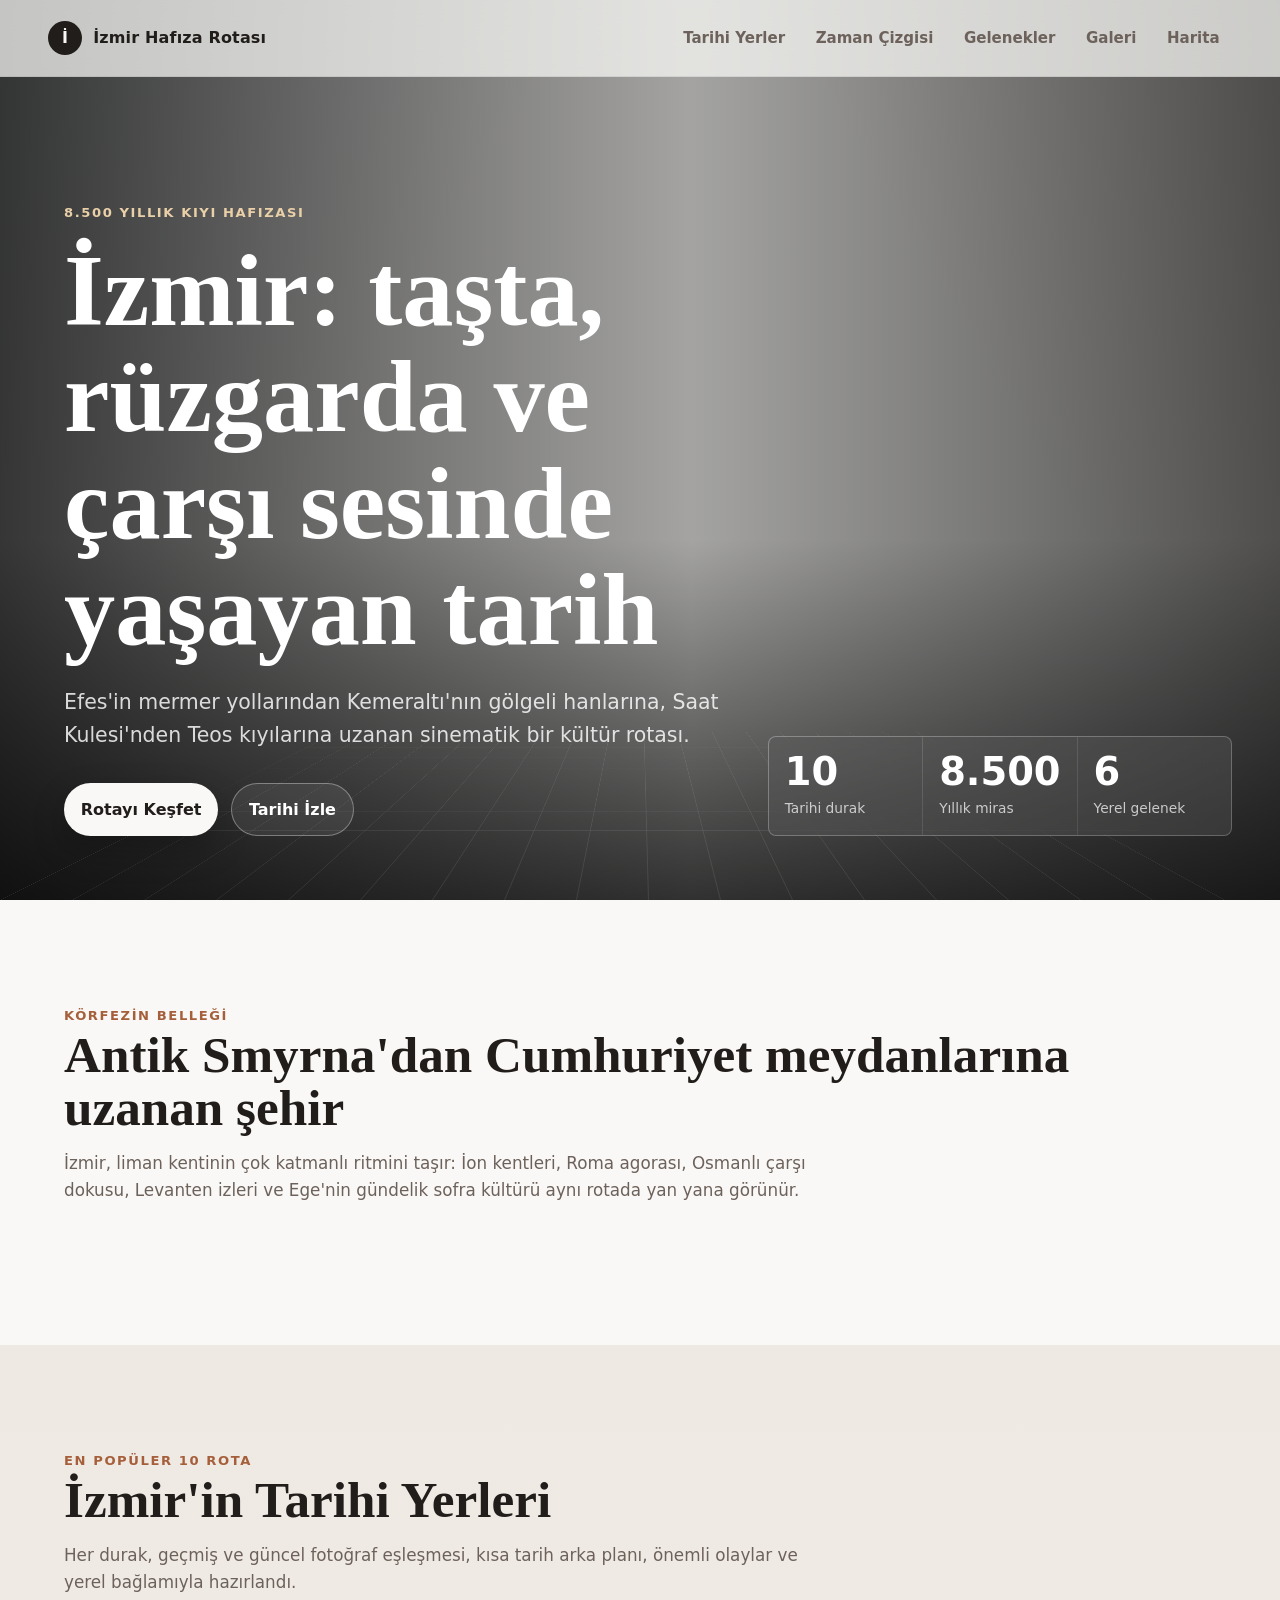
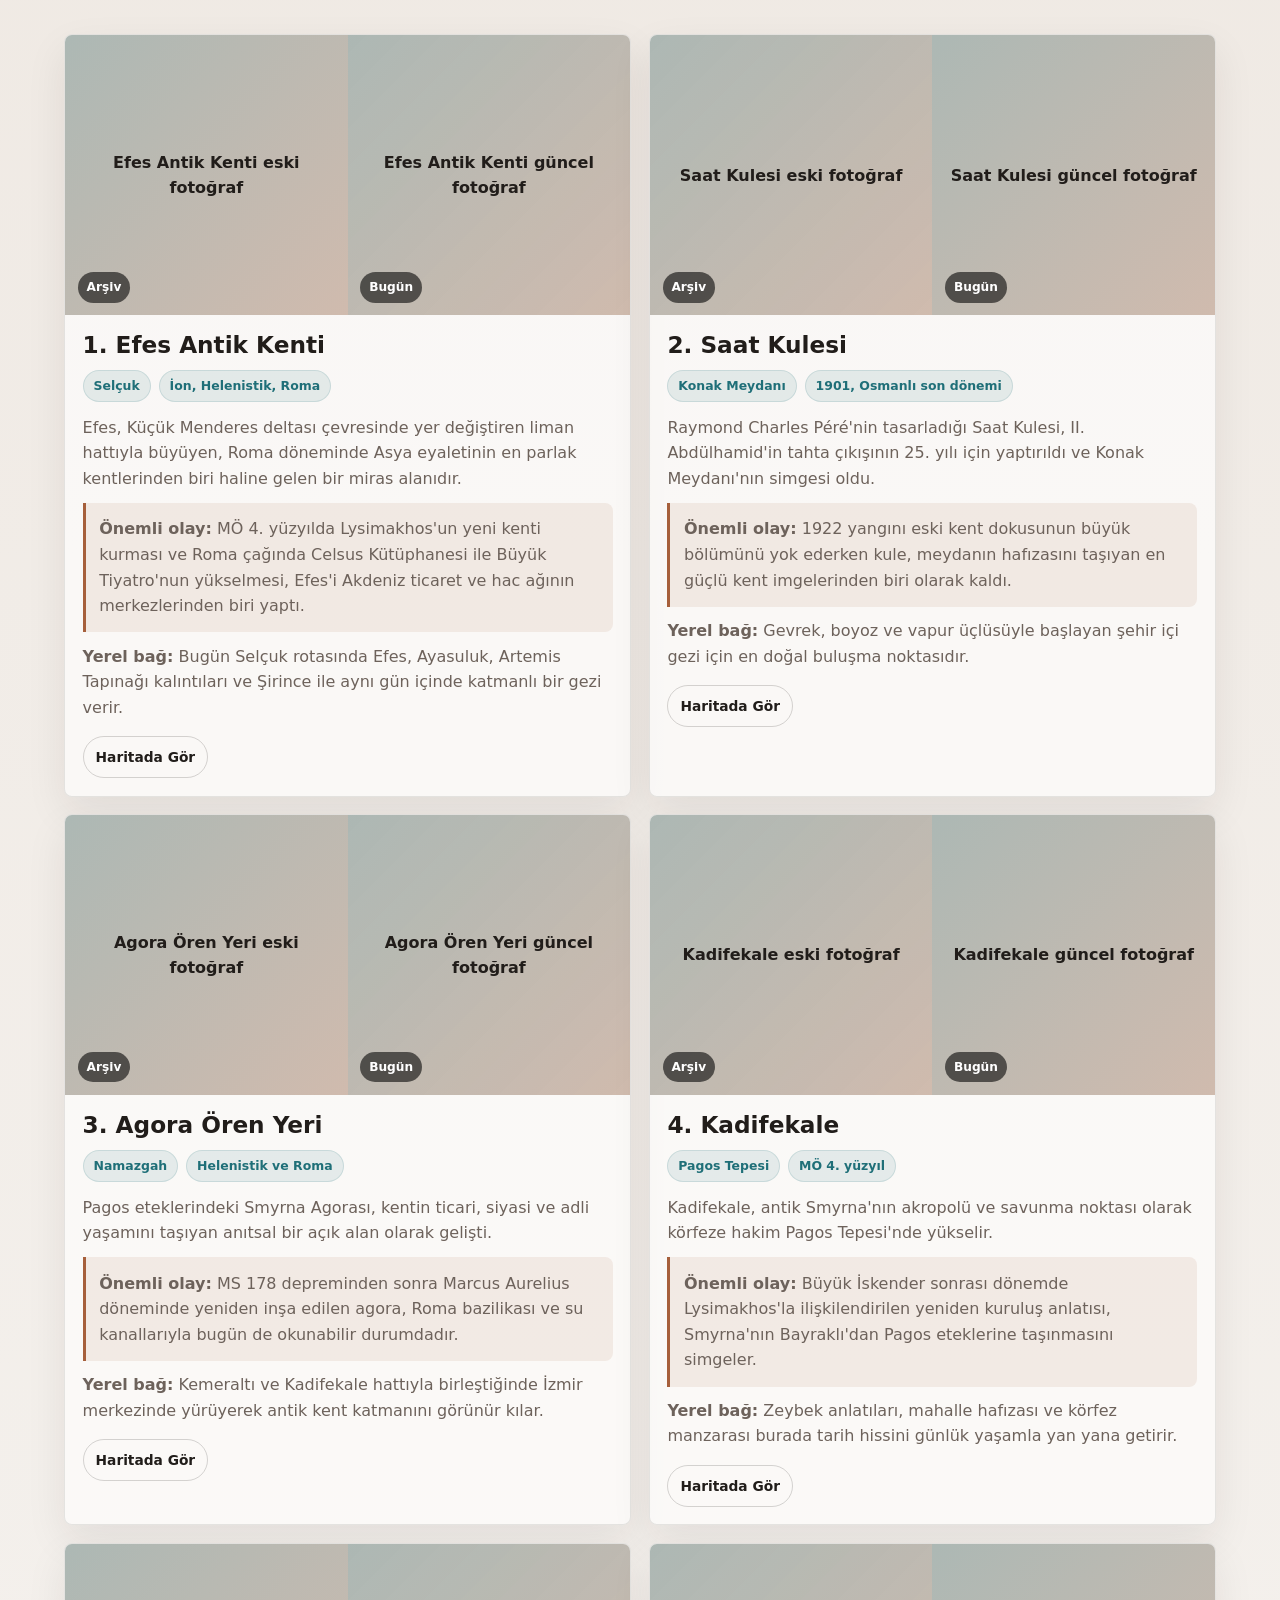
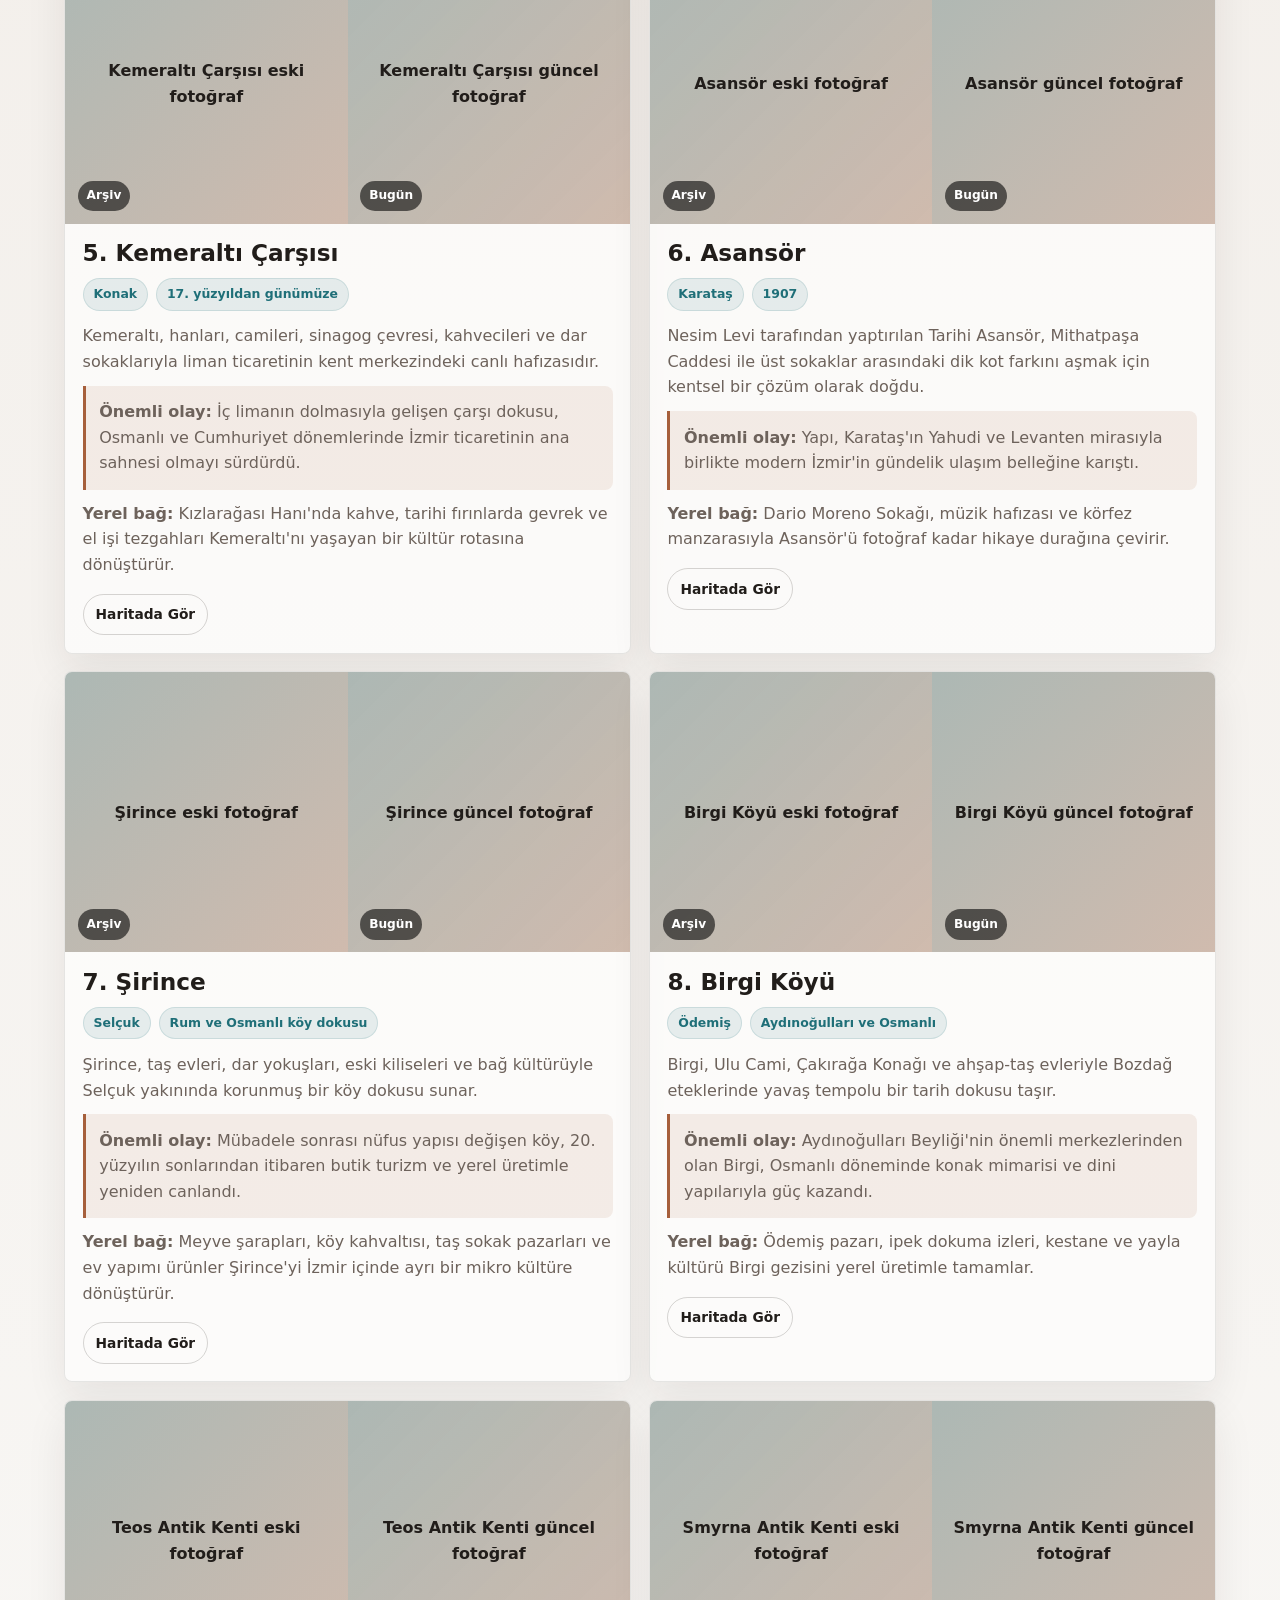
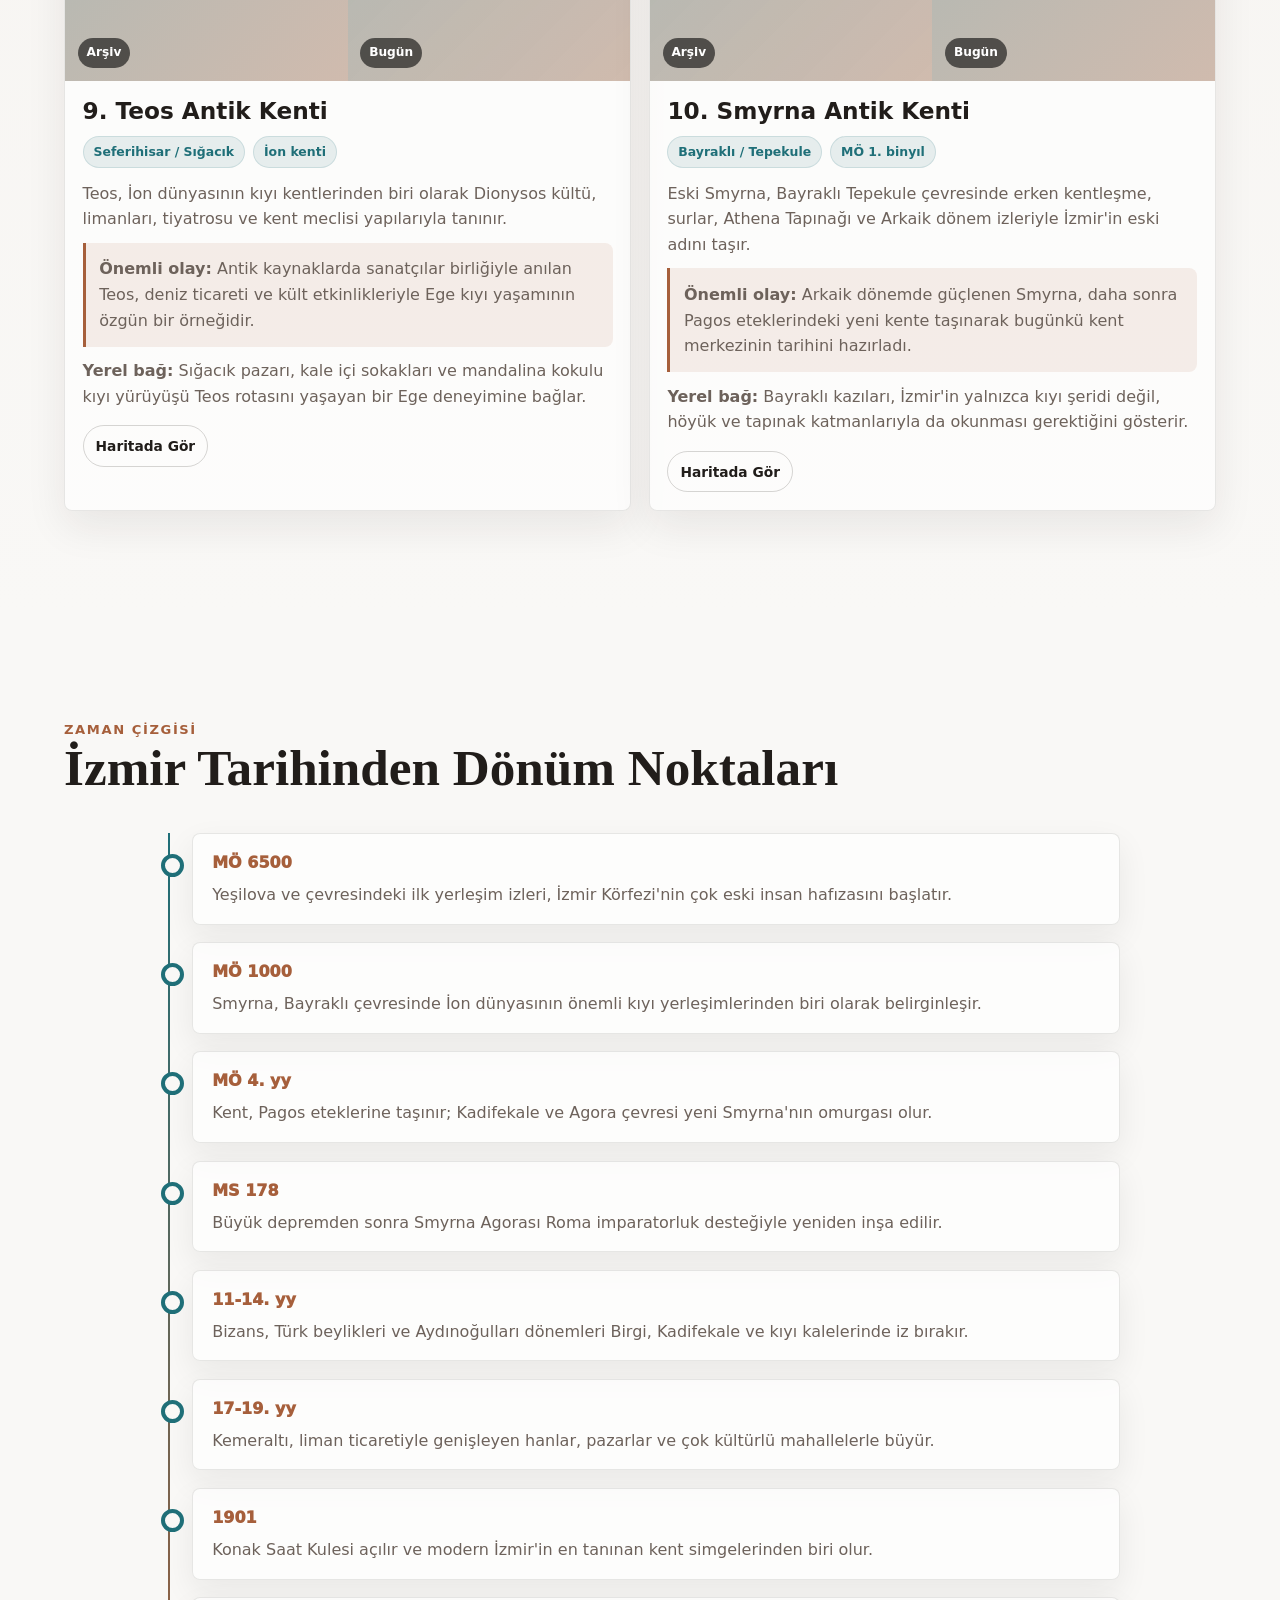
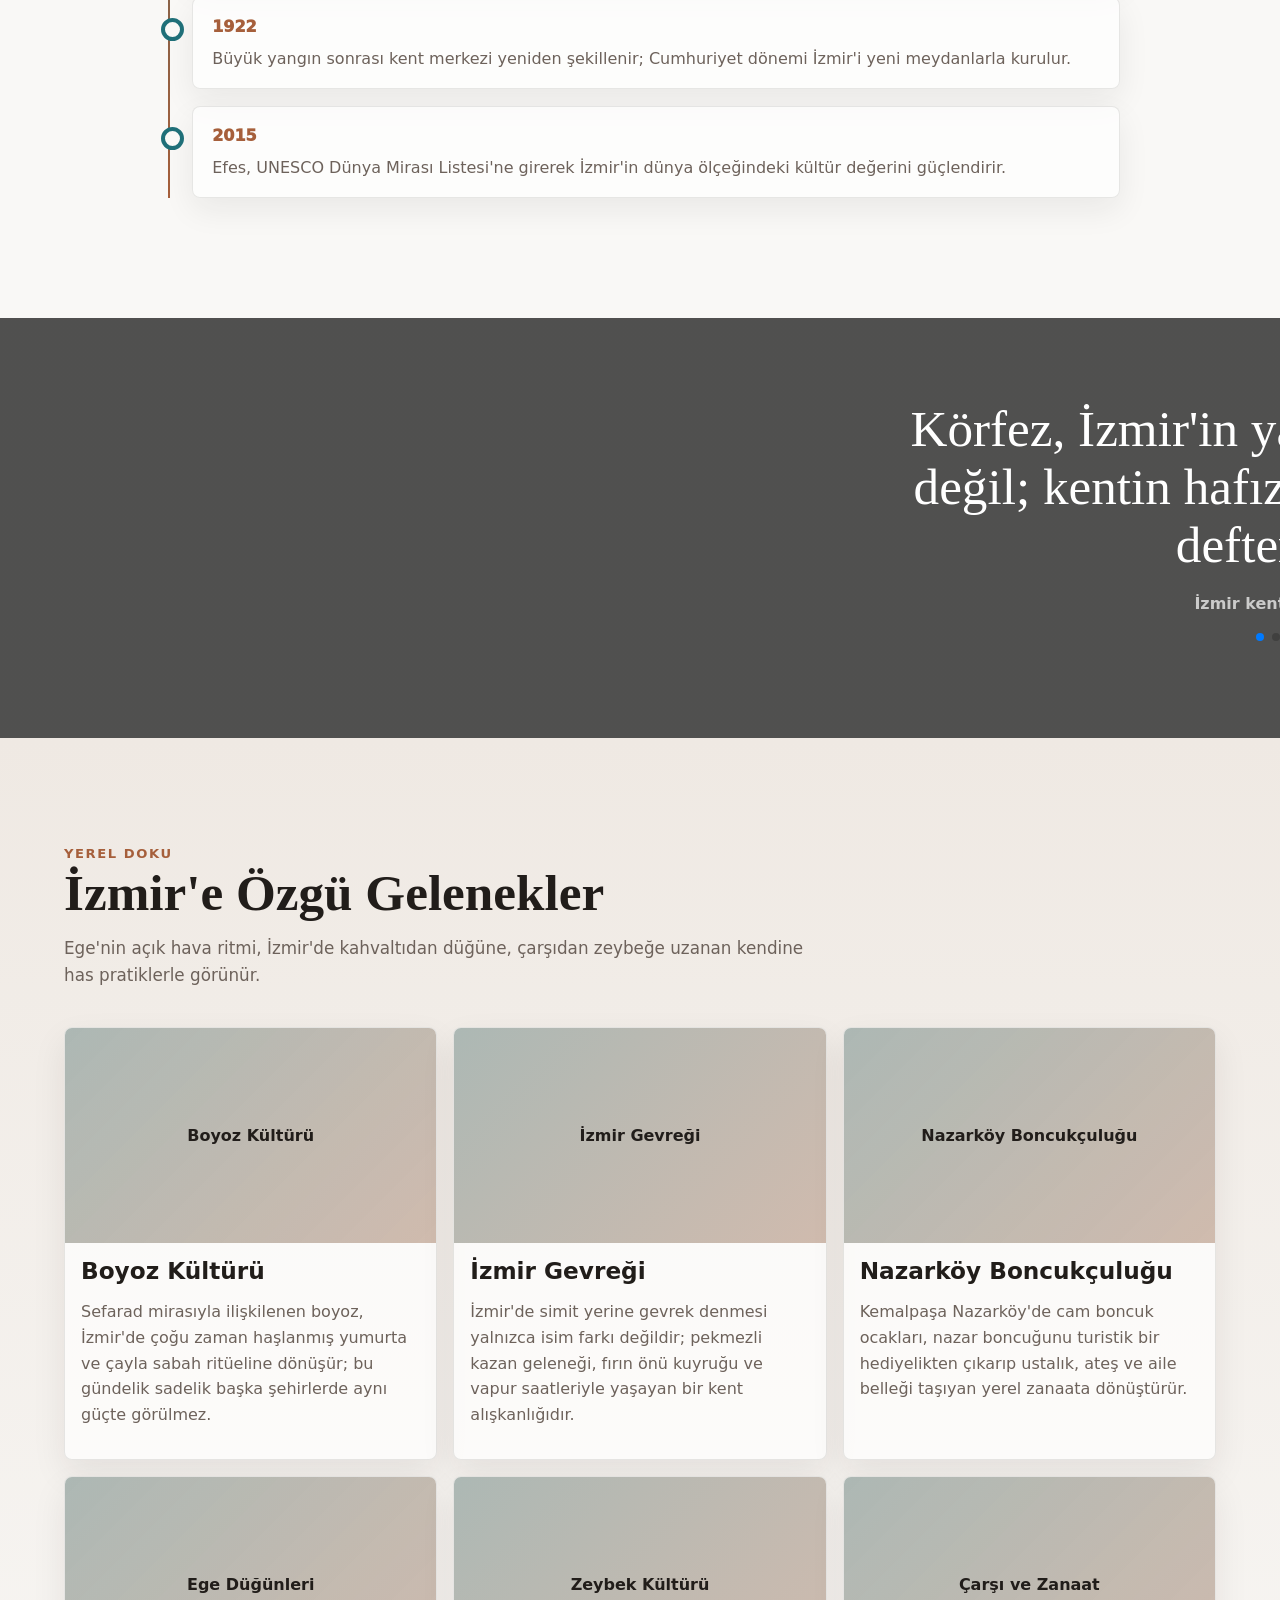
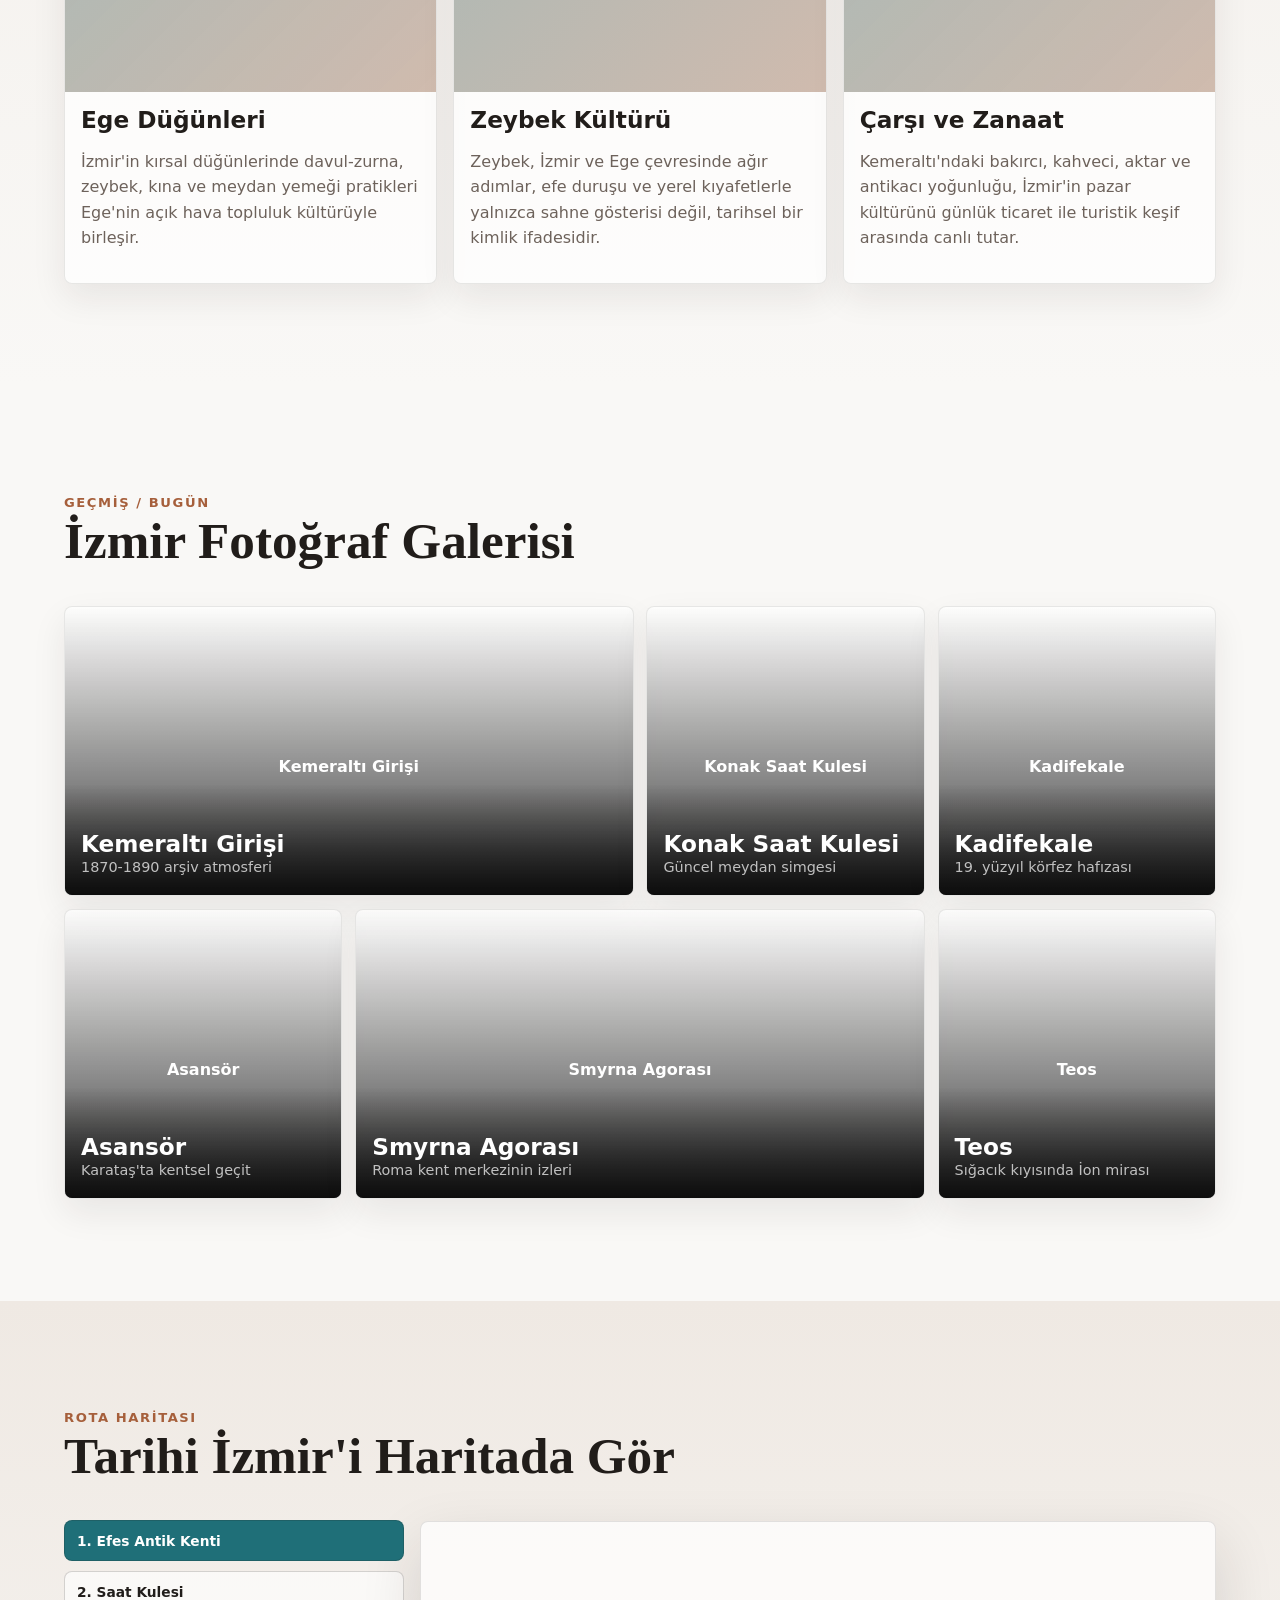
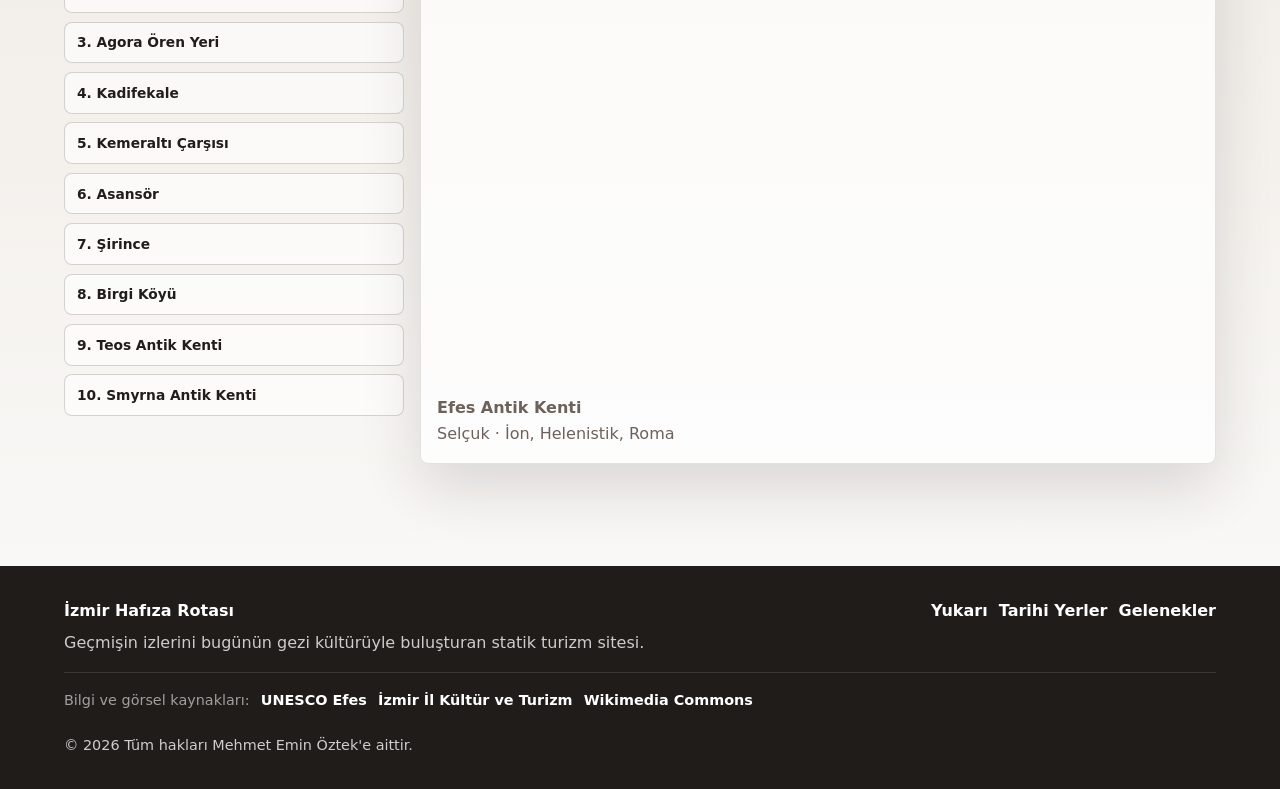
==== commit 334a74b0: "Update index.html" ====
--- a/index.html
+++ b/index.html
@@ -181,7 +181,7 @@
         <a href="https://izmir.ktb.gov.tr/EN-239243/historical-and-cultural-places.html" target="_blank" rel="noreferrer">İzmir İl Kültür ve Turizm</a>
         <a href="https://commons.wikimedia.org/" target="_blank" rel="noreferrer">Wikimedia Commons</a>
       </div>
-      <p class="copyright">© 2026 Tüm hakları Onur Arda Özcan'a aittir.</p>
+      <p class="copyright">© 2026 Tüm hakları Mehmet Emin Öztek'e aittir.</p>
     </footer>
 
     <script src="https://cdn.jsdelivr.net/npm/gsap@3.12.5/dist/gsap.min.js"></script>
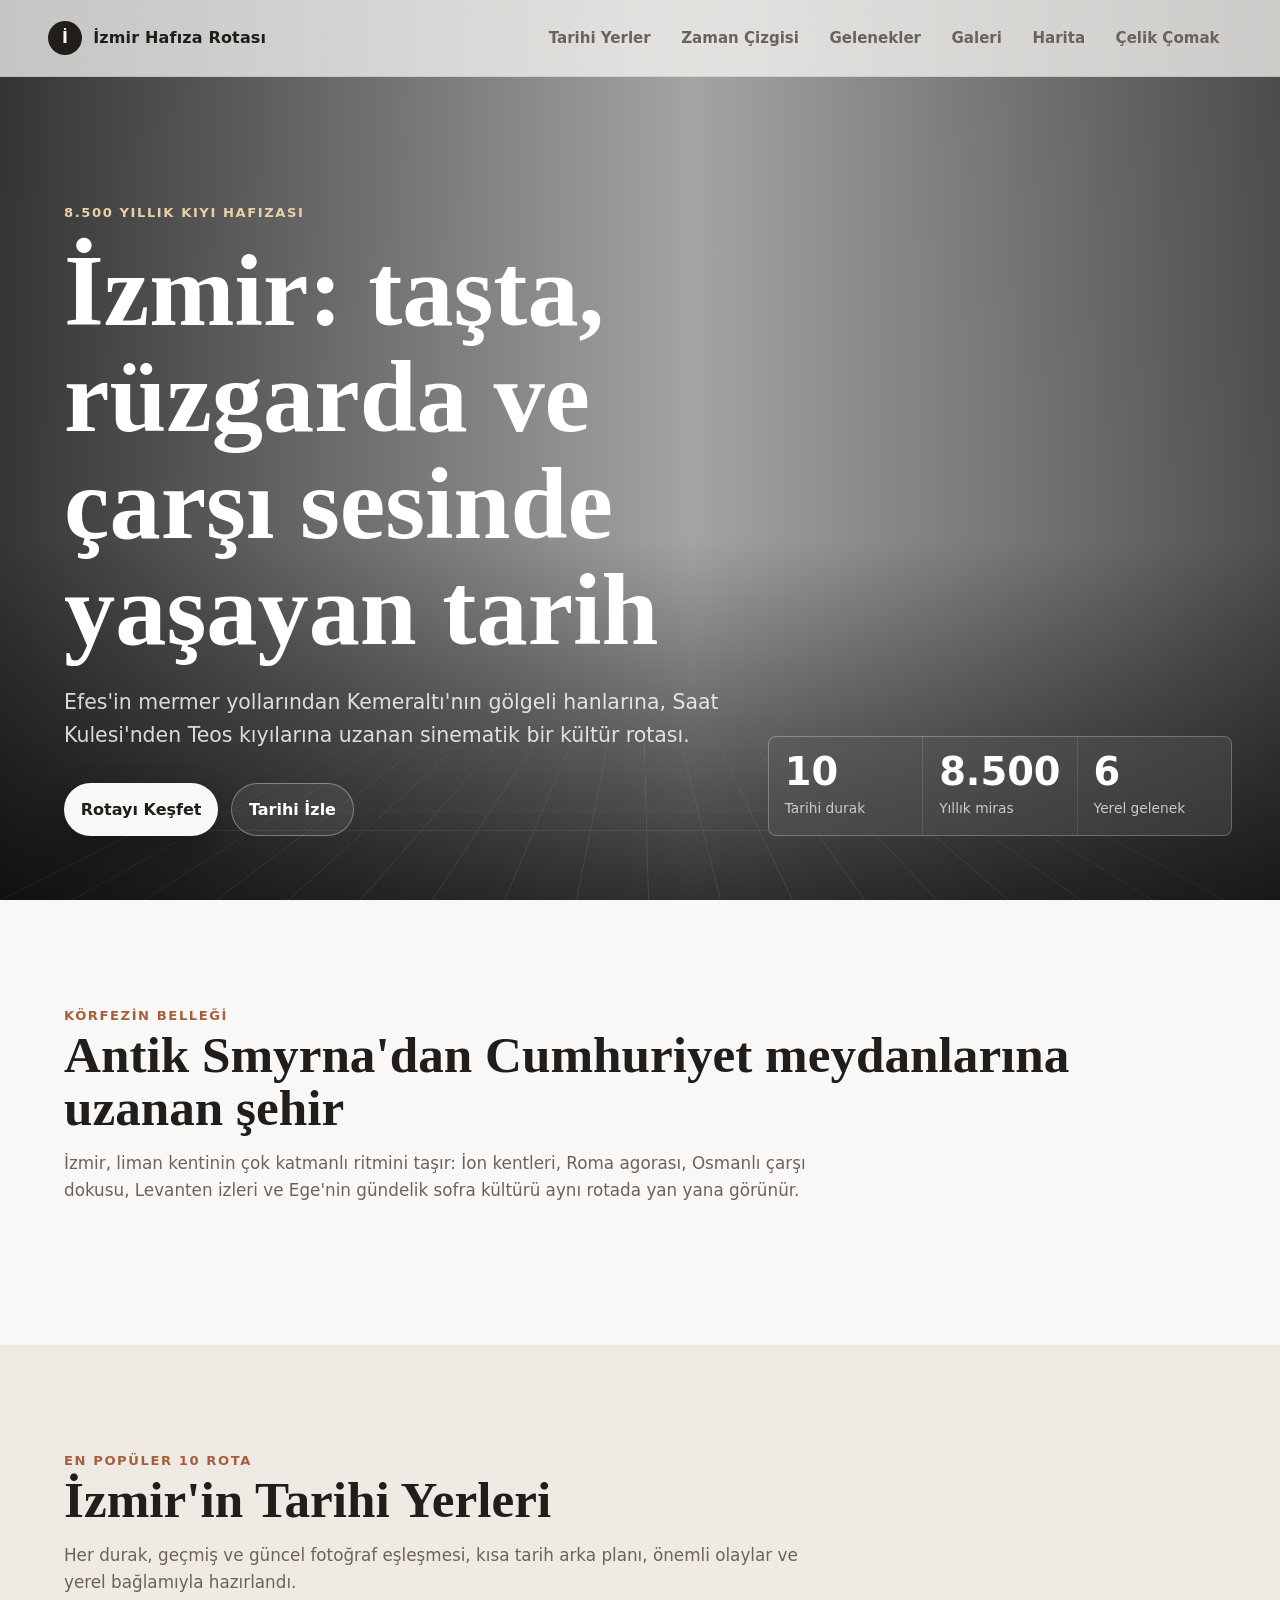
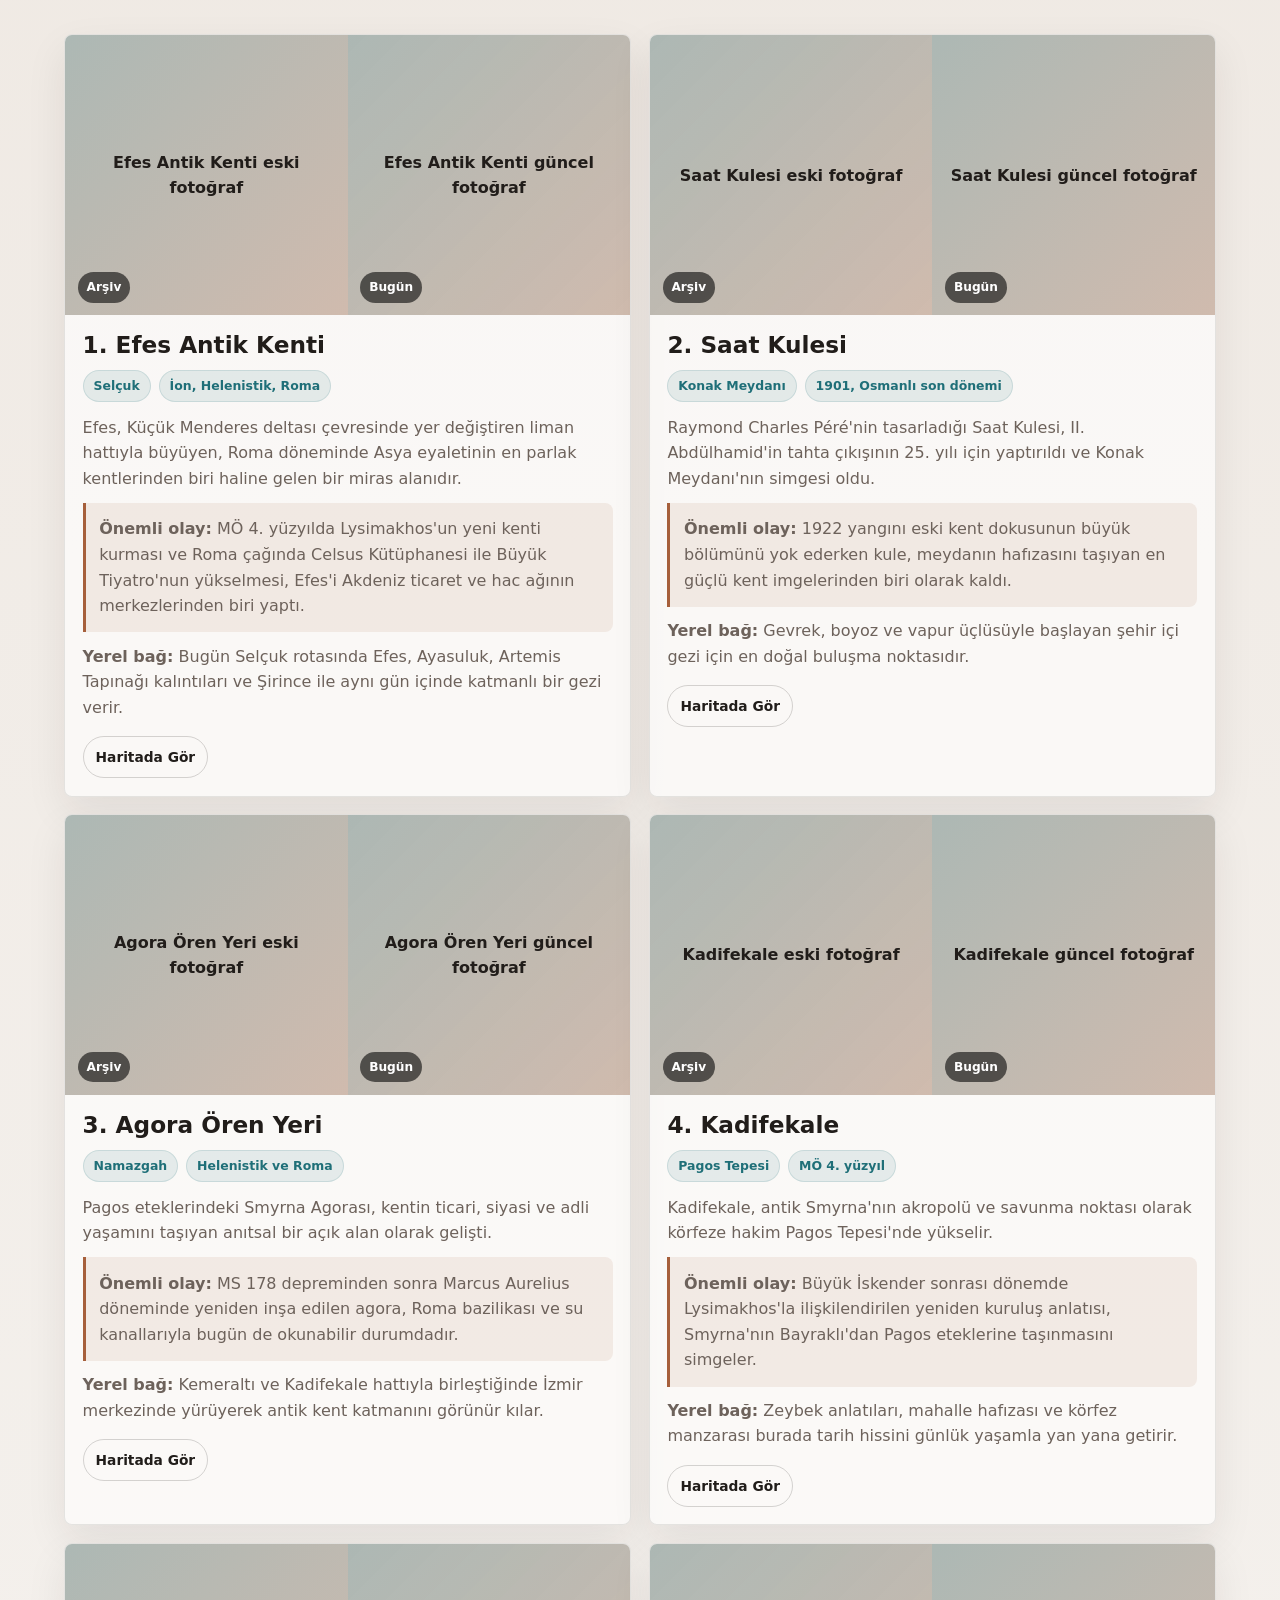
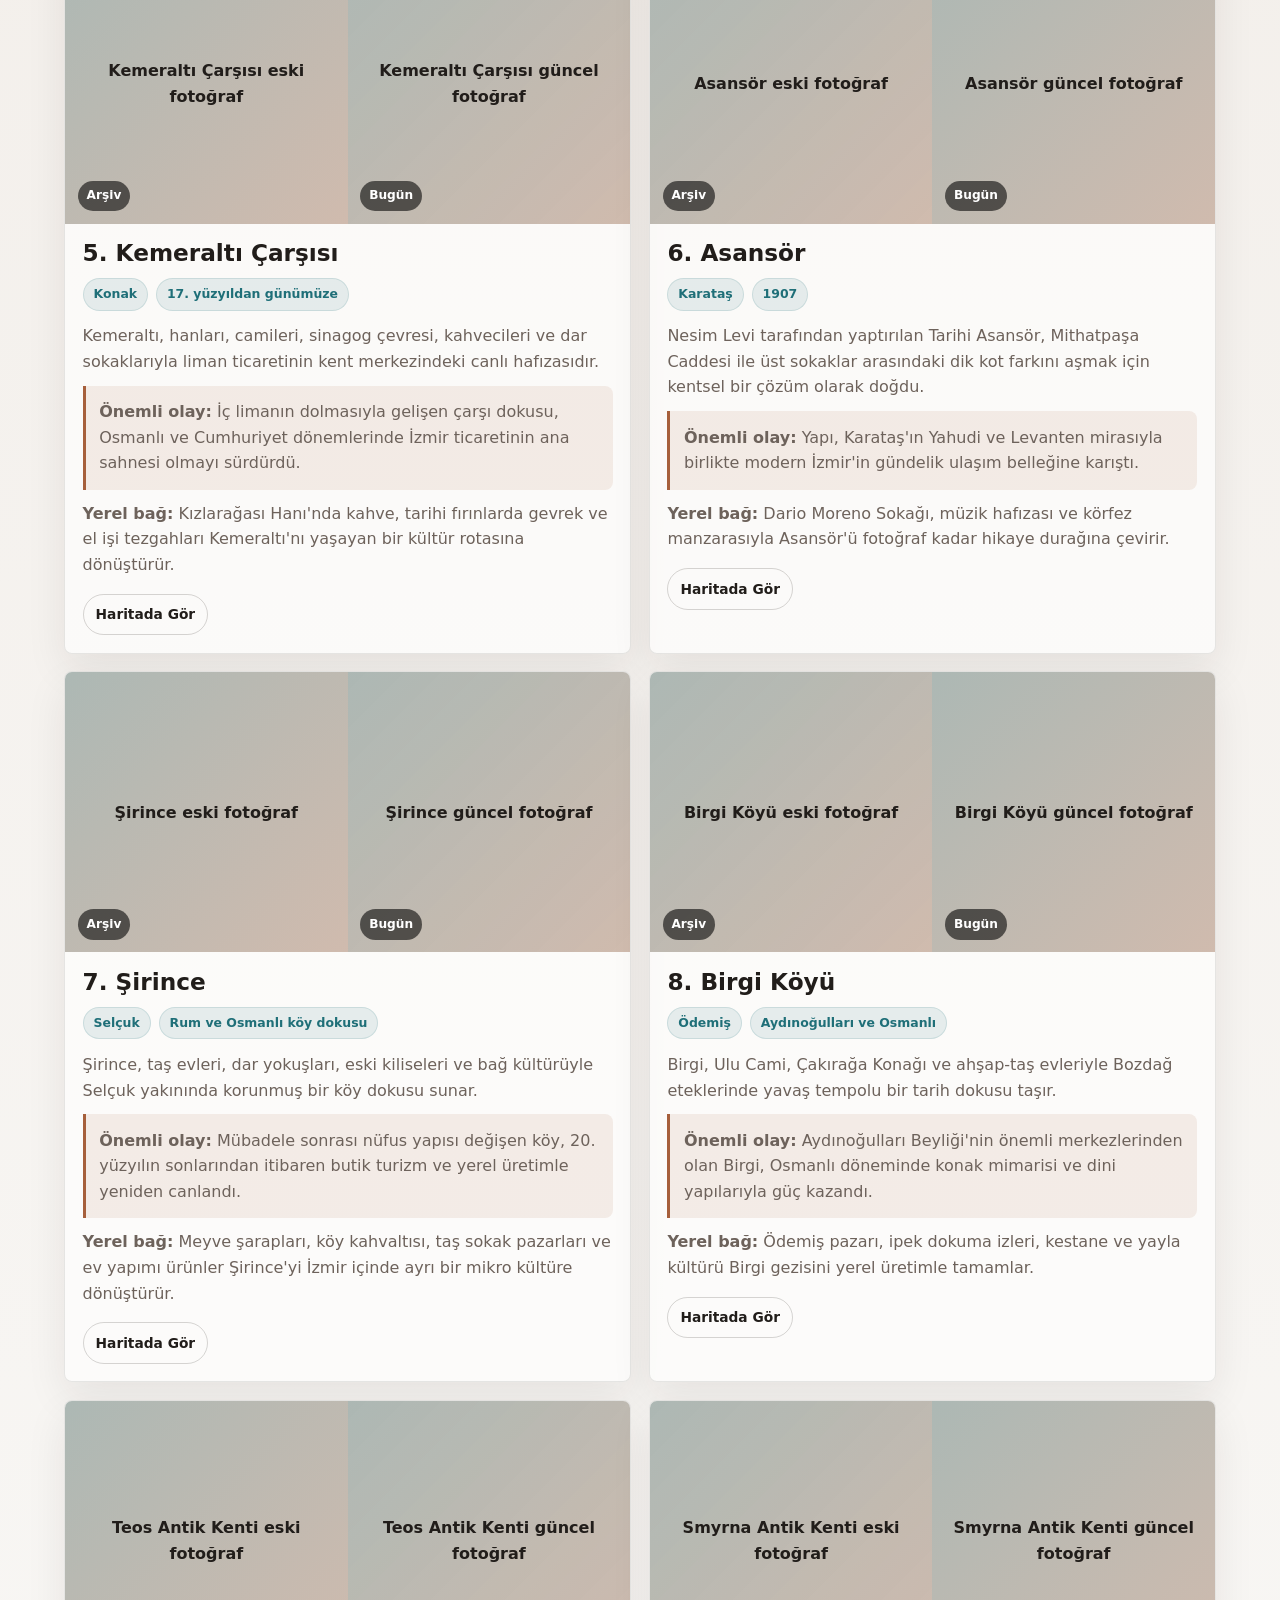
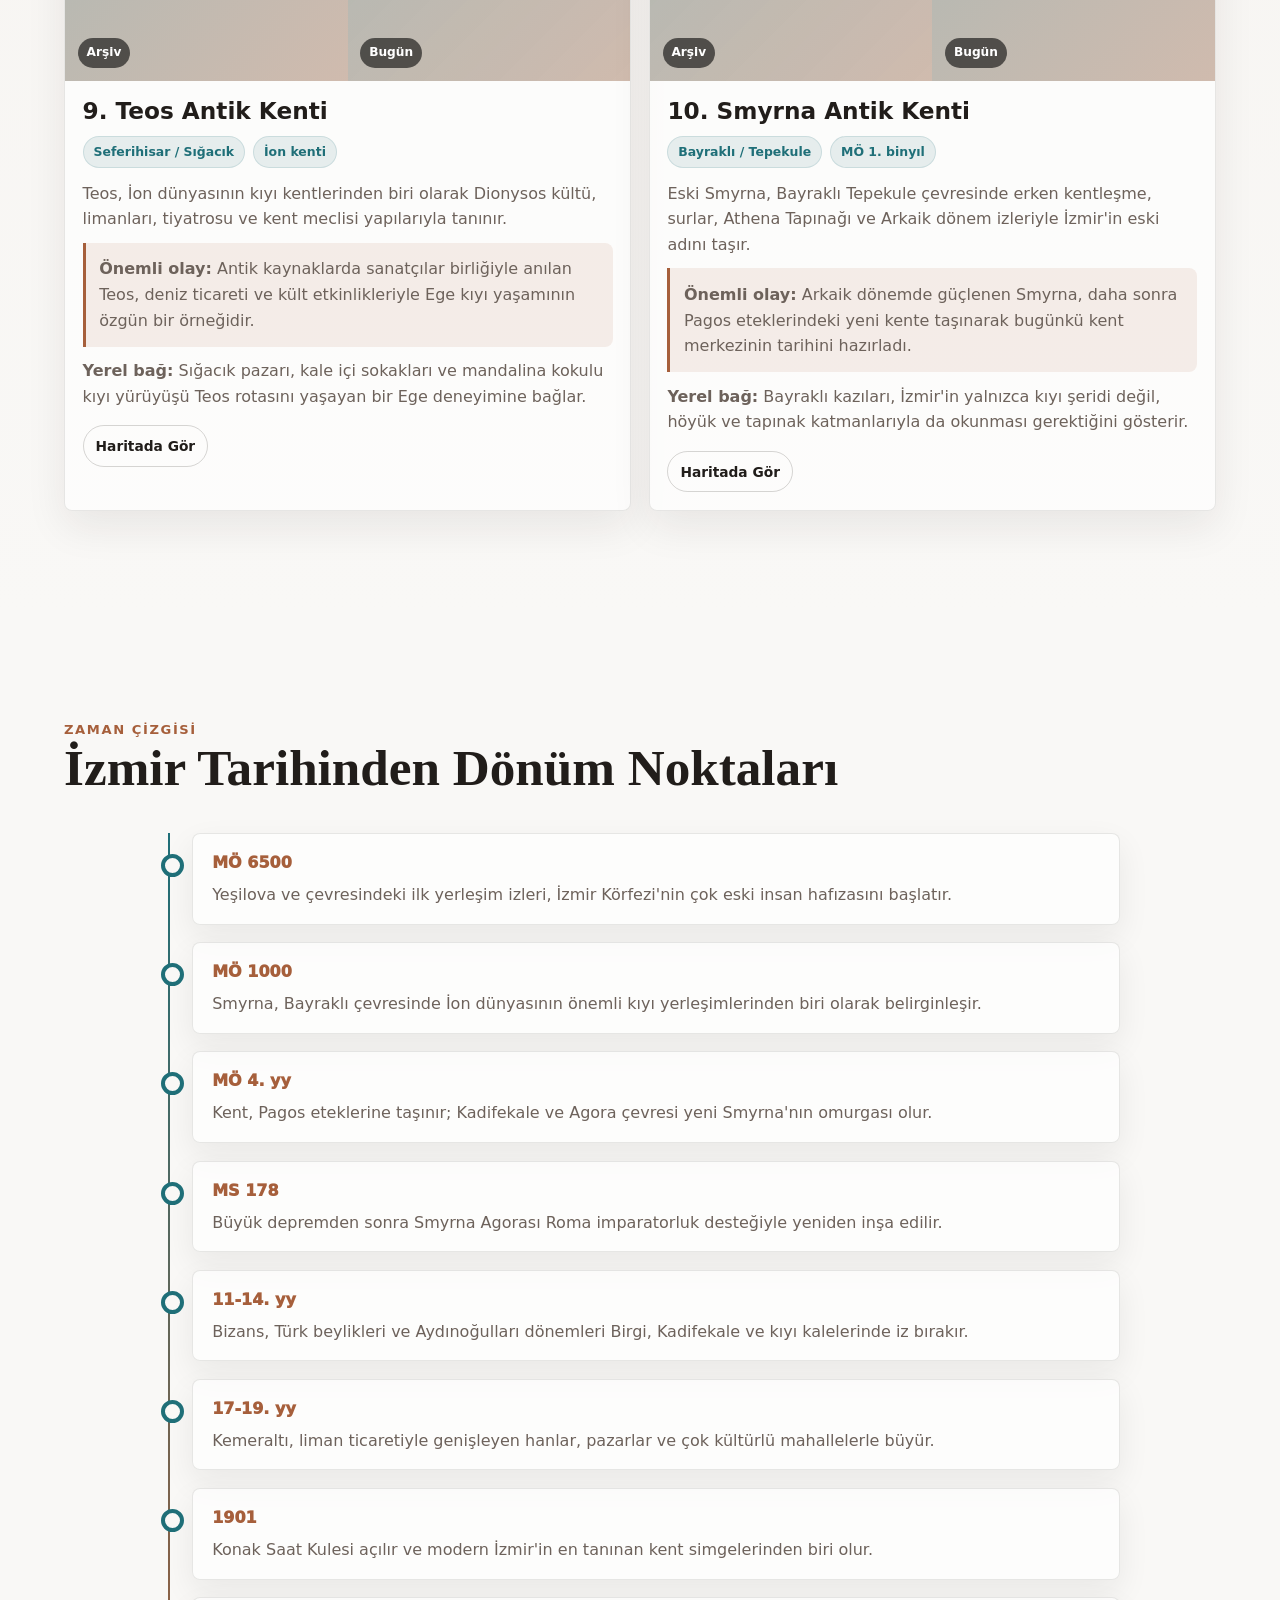
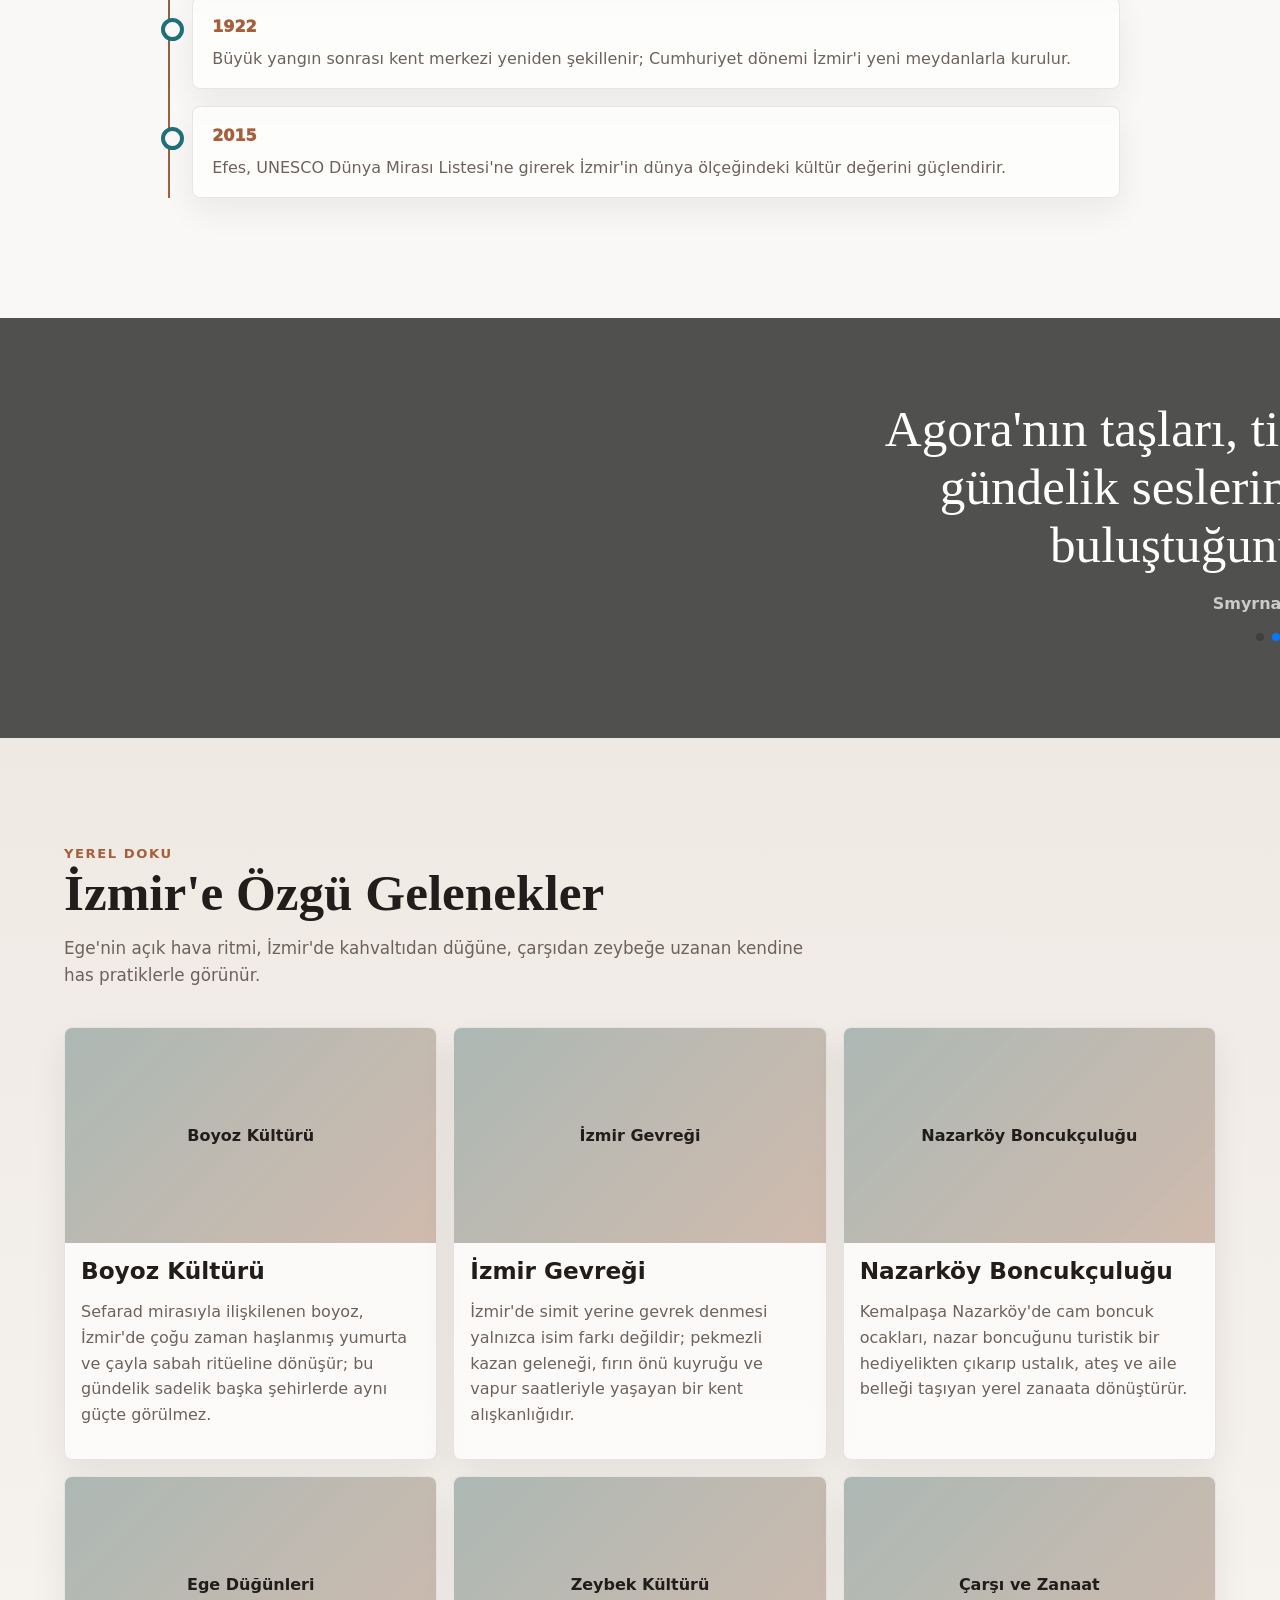
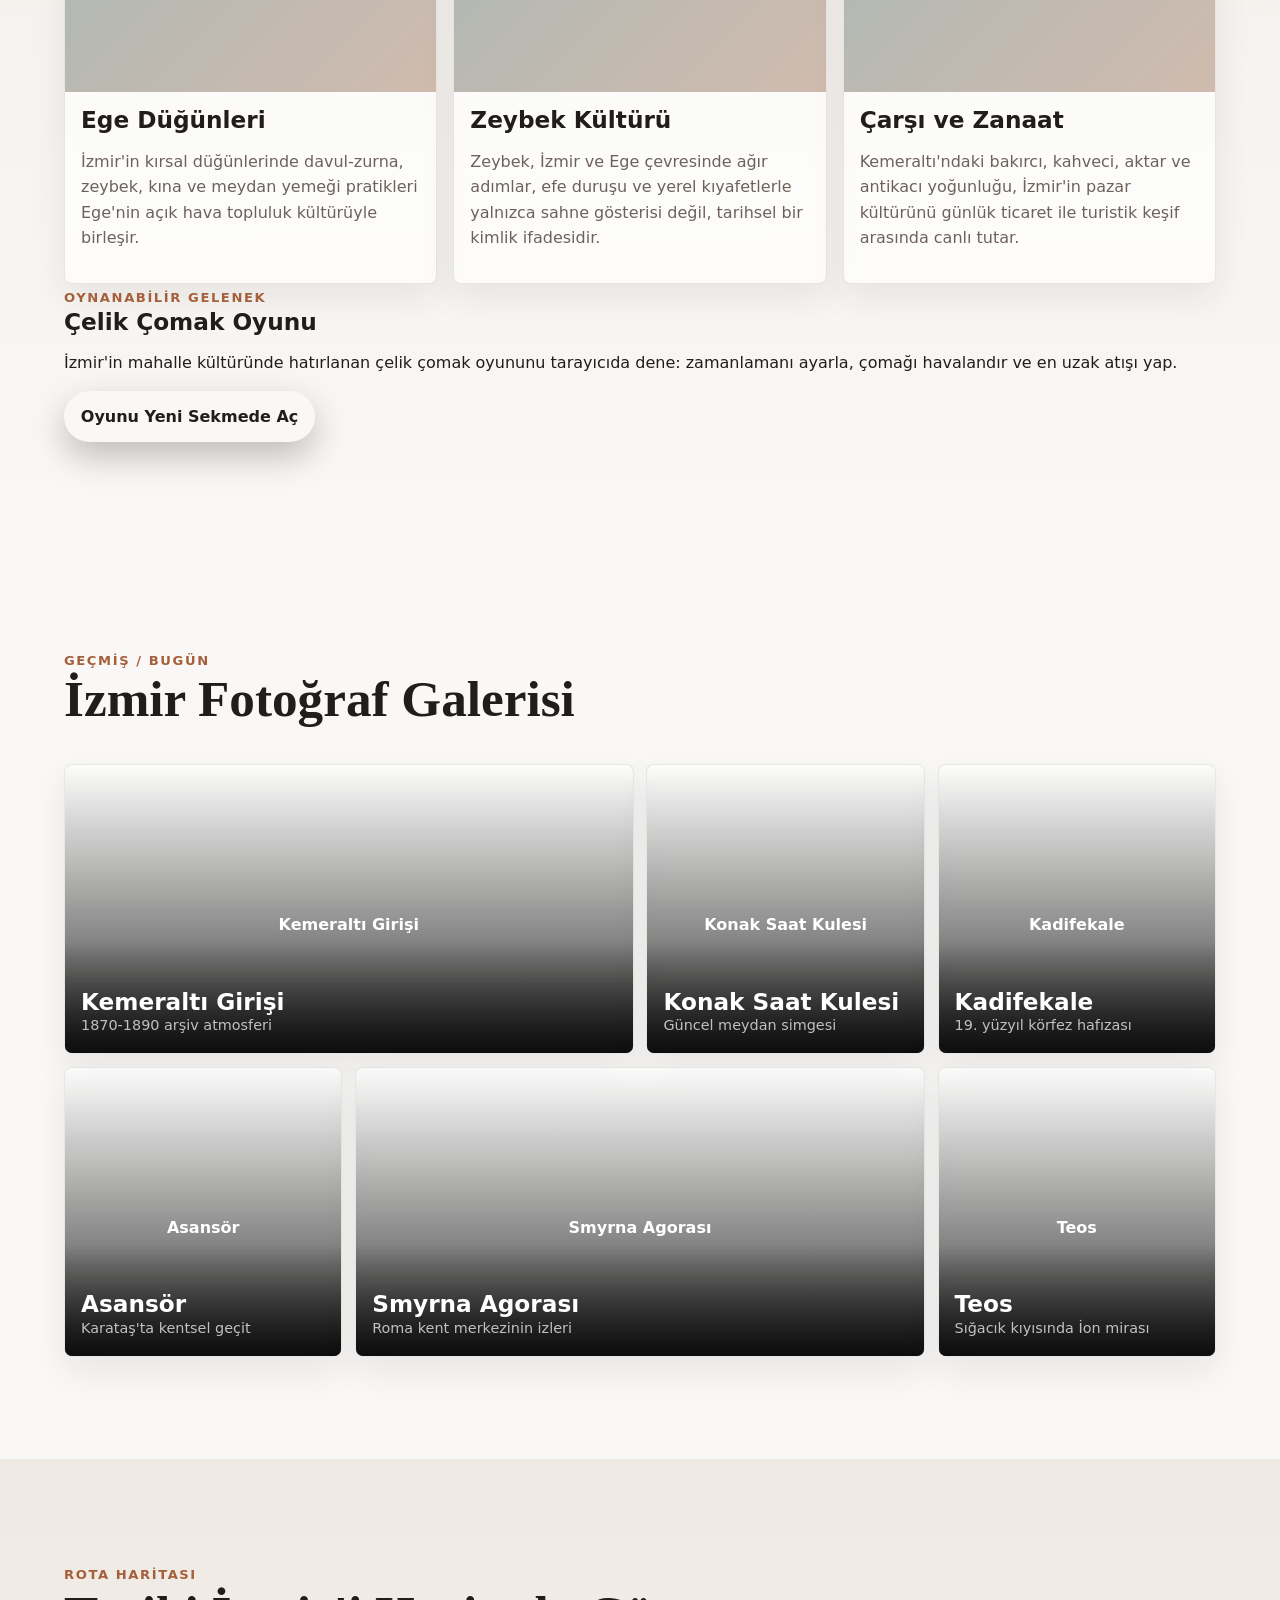
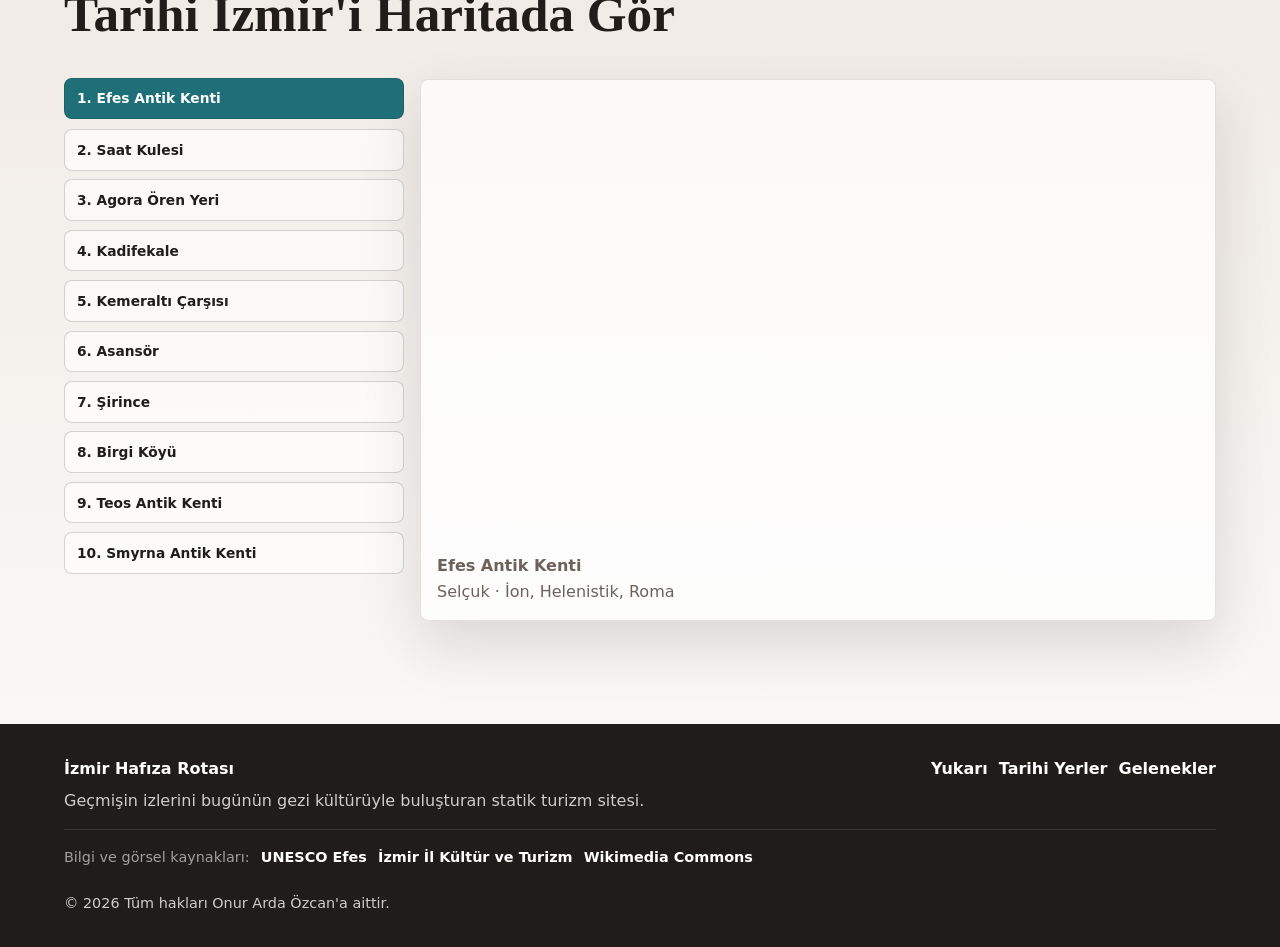
==== commit a4fb978e: "Add files via upload" ====
--- a/index.html
+++ b/index.html
@@ -54,6 +54,7 @@
         <a href="#gelenekler">Gelenekler</a>
         <a href="#galeri">Galeri</a>
         <a href="#harita">Harita</a>
+        <a href="Gme.html" target="_blank" rel="noreferrer">Çelik Çomak</a>
       </nav>
     </header>
 
@@ -135,6 +136,17 @@
           </p>
         </div>
         <div class="tradition-grid" id="traditionGrid"></div>
+        <div class="game-promo" data-aos="fade-up">
+          <div>
+            <span class="section-kicker">Oynanabilir gelenek</span>
+            <h3>Çelik Çomak Oyunu</h3>
+            <p>
+              İzmir'in mahalle kültüründe hatırlanan çelik çomak oyununu tarayıcıda dene:
+              zamanlamanı ayarla, çomağı havalandır ve en uzak atışı yap.
+            </p>
+          </div>
+          <a class="button primary" href="Gme.html" target="_blank" rel="noreferrer">Oyunu Yeni Sekmede Aç</a>
+        </div>
       </section>
 
       <section class="gallery section-pad" id="galeri" aria-labelledby="gallery-title">
@@ -181,7 +193,7 @@
         <a href="https://izmir.ktb.gov.tr/EN-239243/historical-and-cultural-places.html" target="_blank" rel="noreferrer">İzmir İl Kültür ve Turizm</a>
         <a href="https://commons.wikimedia.org/" target="_blank" rel="noreferrer">Wikimedia Commons</a>
       </div>
-      <p class="copyright">© 2026 Tüm hakları Mehmet Emin Öztek'e aittir.</p>
+      <p class="copyright">© 2026 Tüm hakları Onur Arda Özcan'a aittir.</p>
     </footer>
 
     <script src="https://cdn.jsdelivr.net/npm/gsap@3.12.5/dist/gsap.min.js"></script>
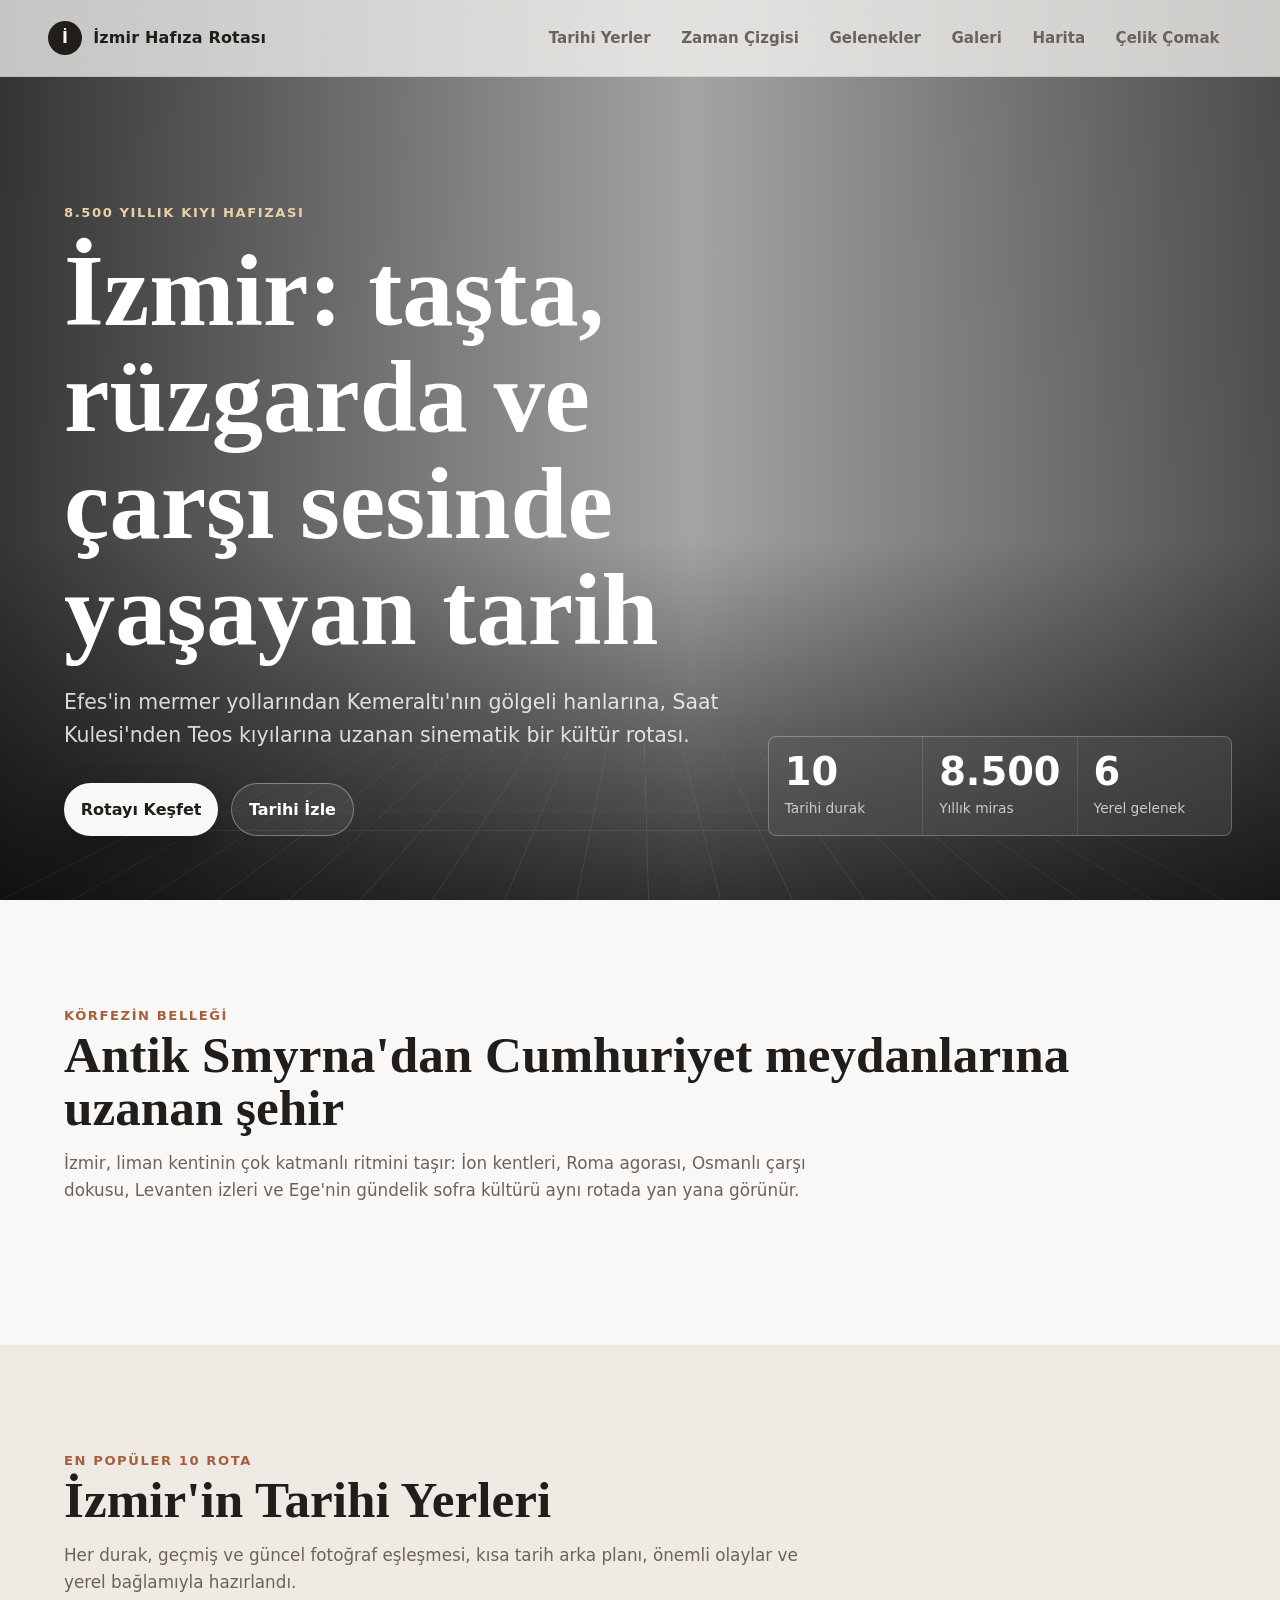
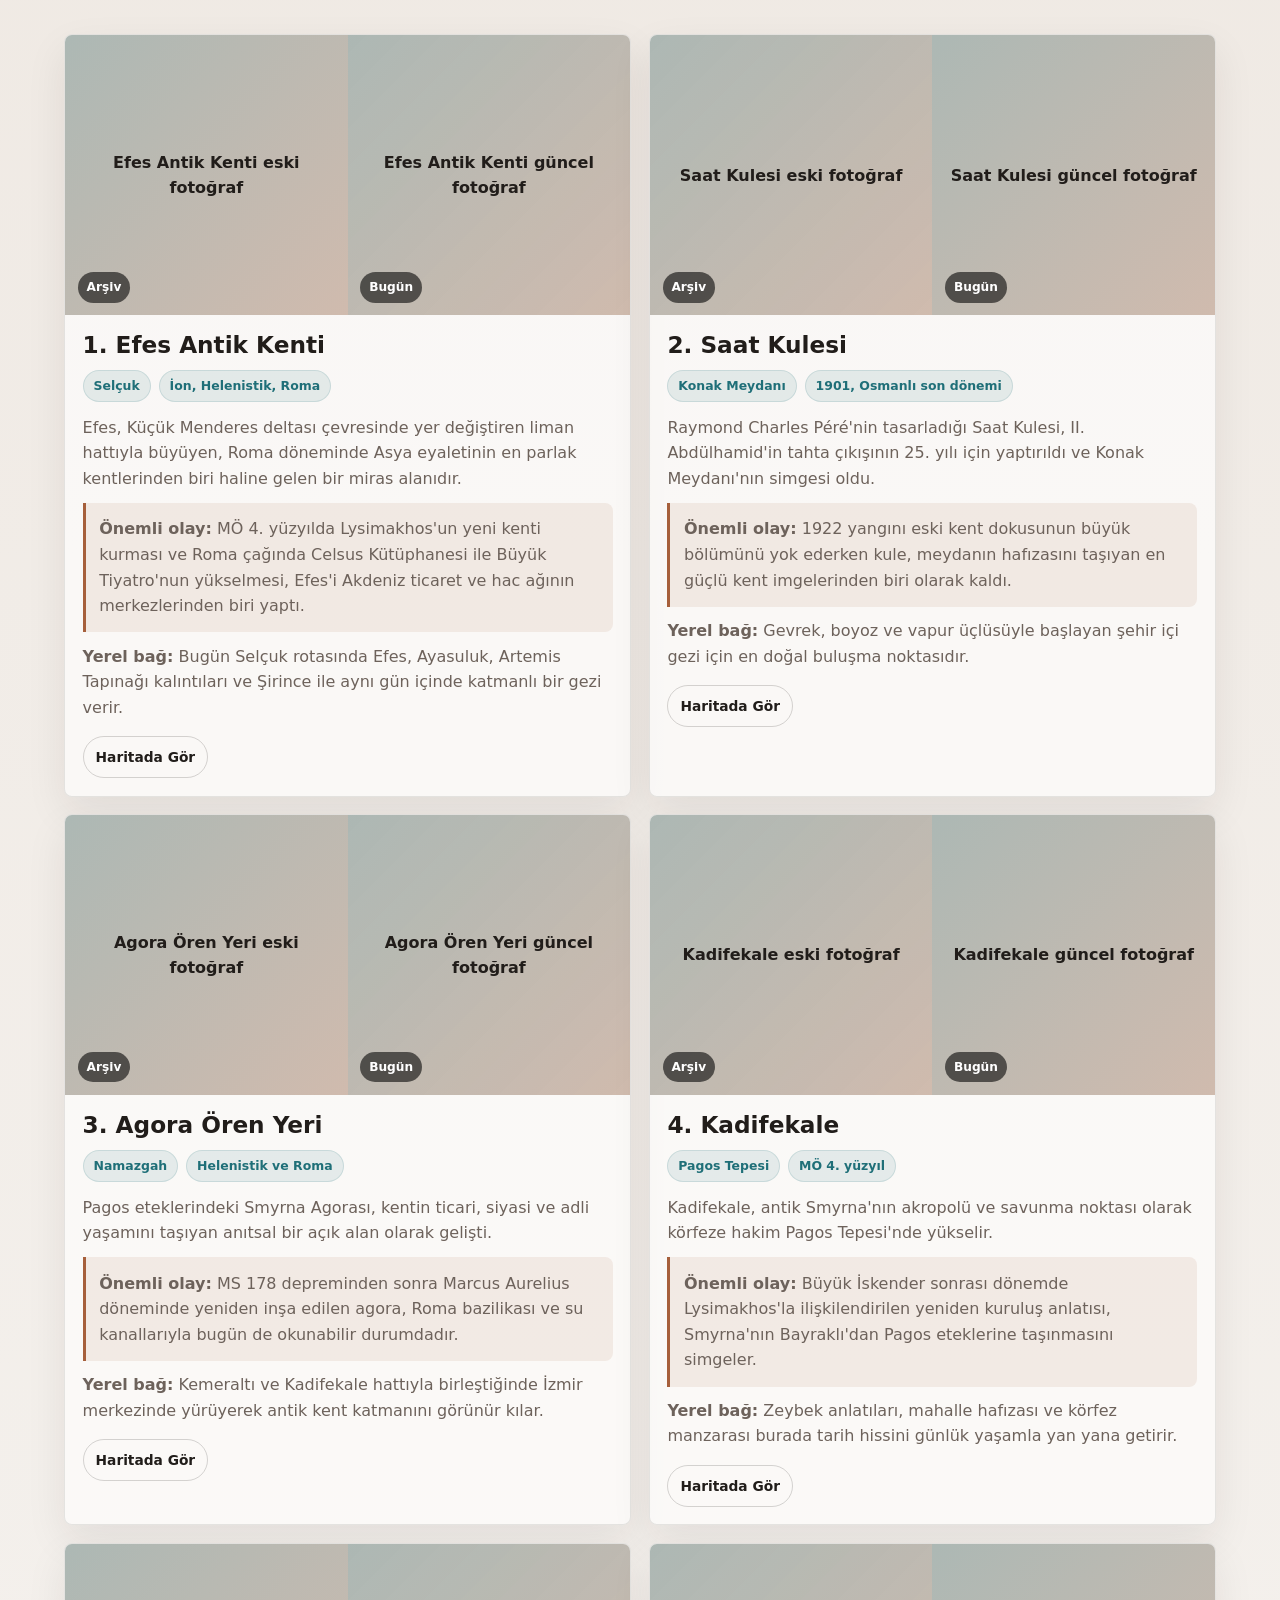
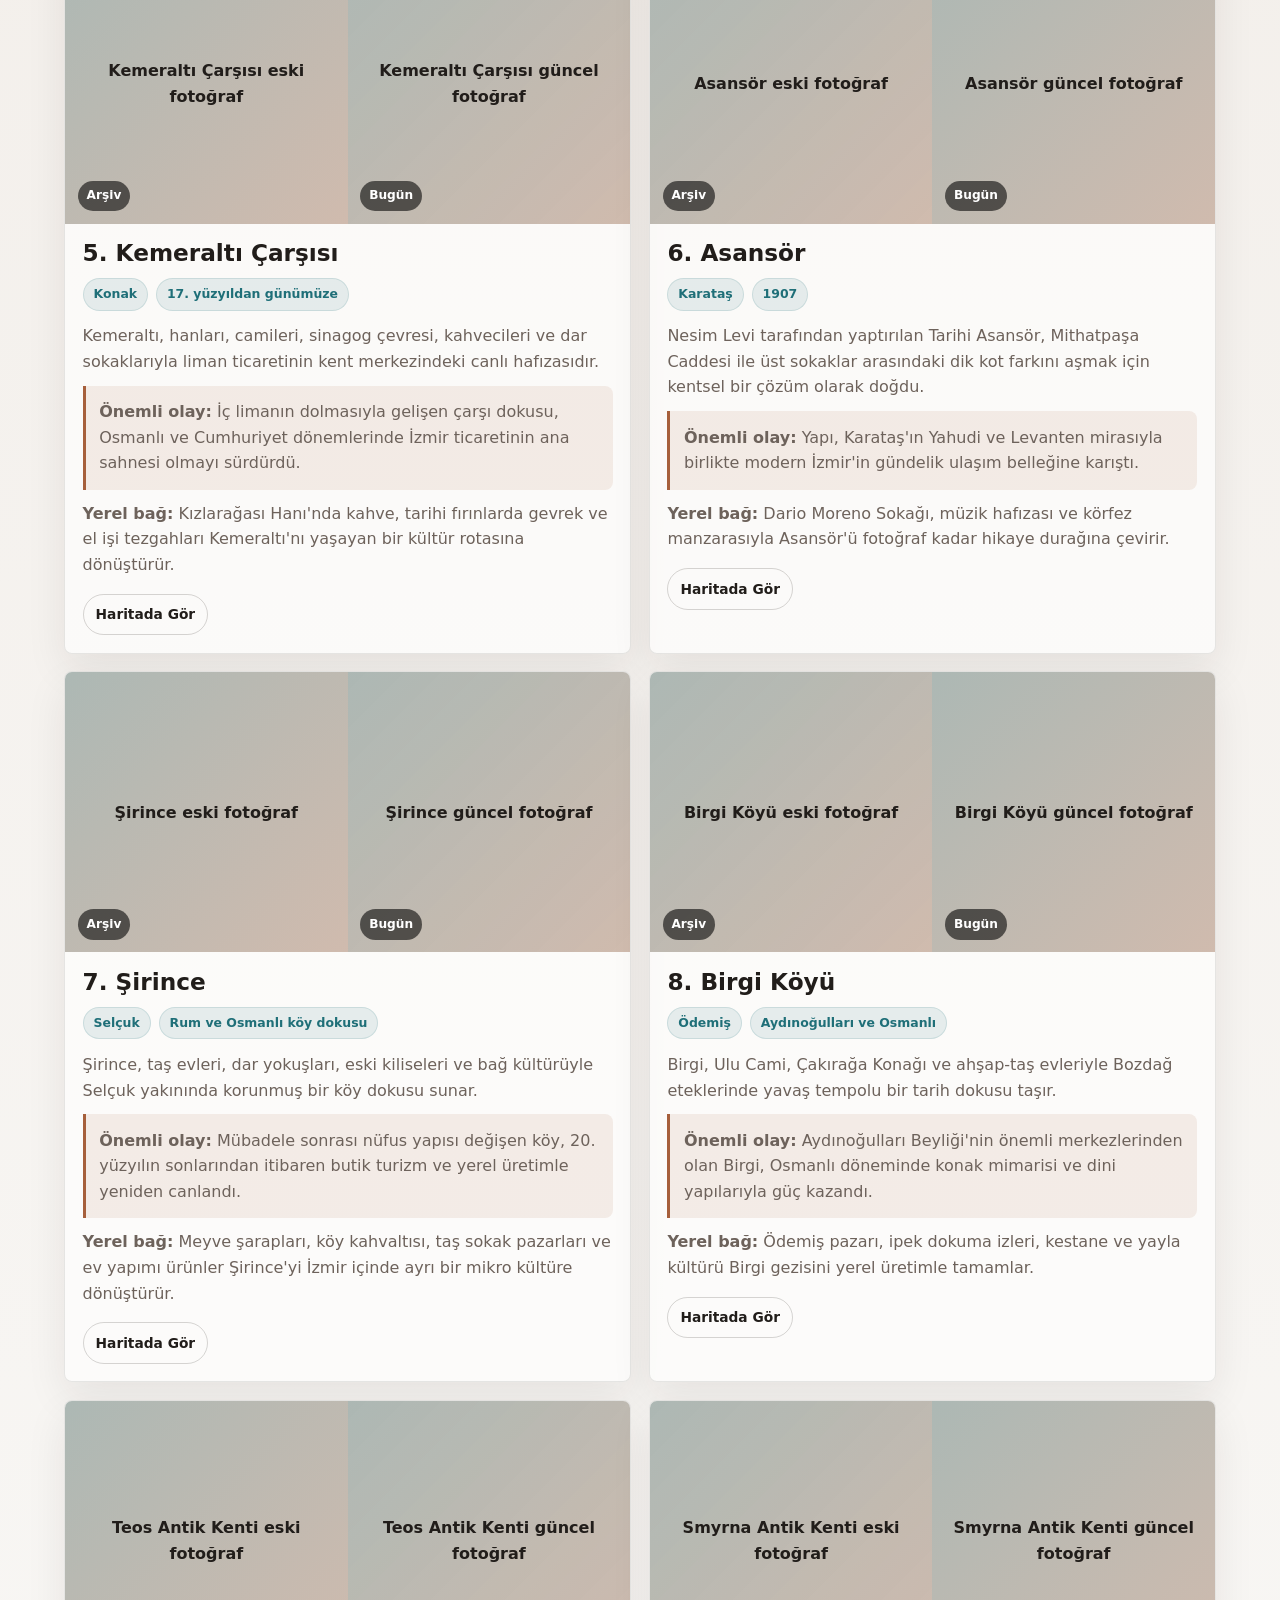
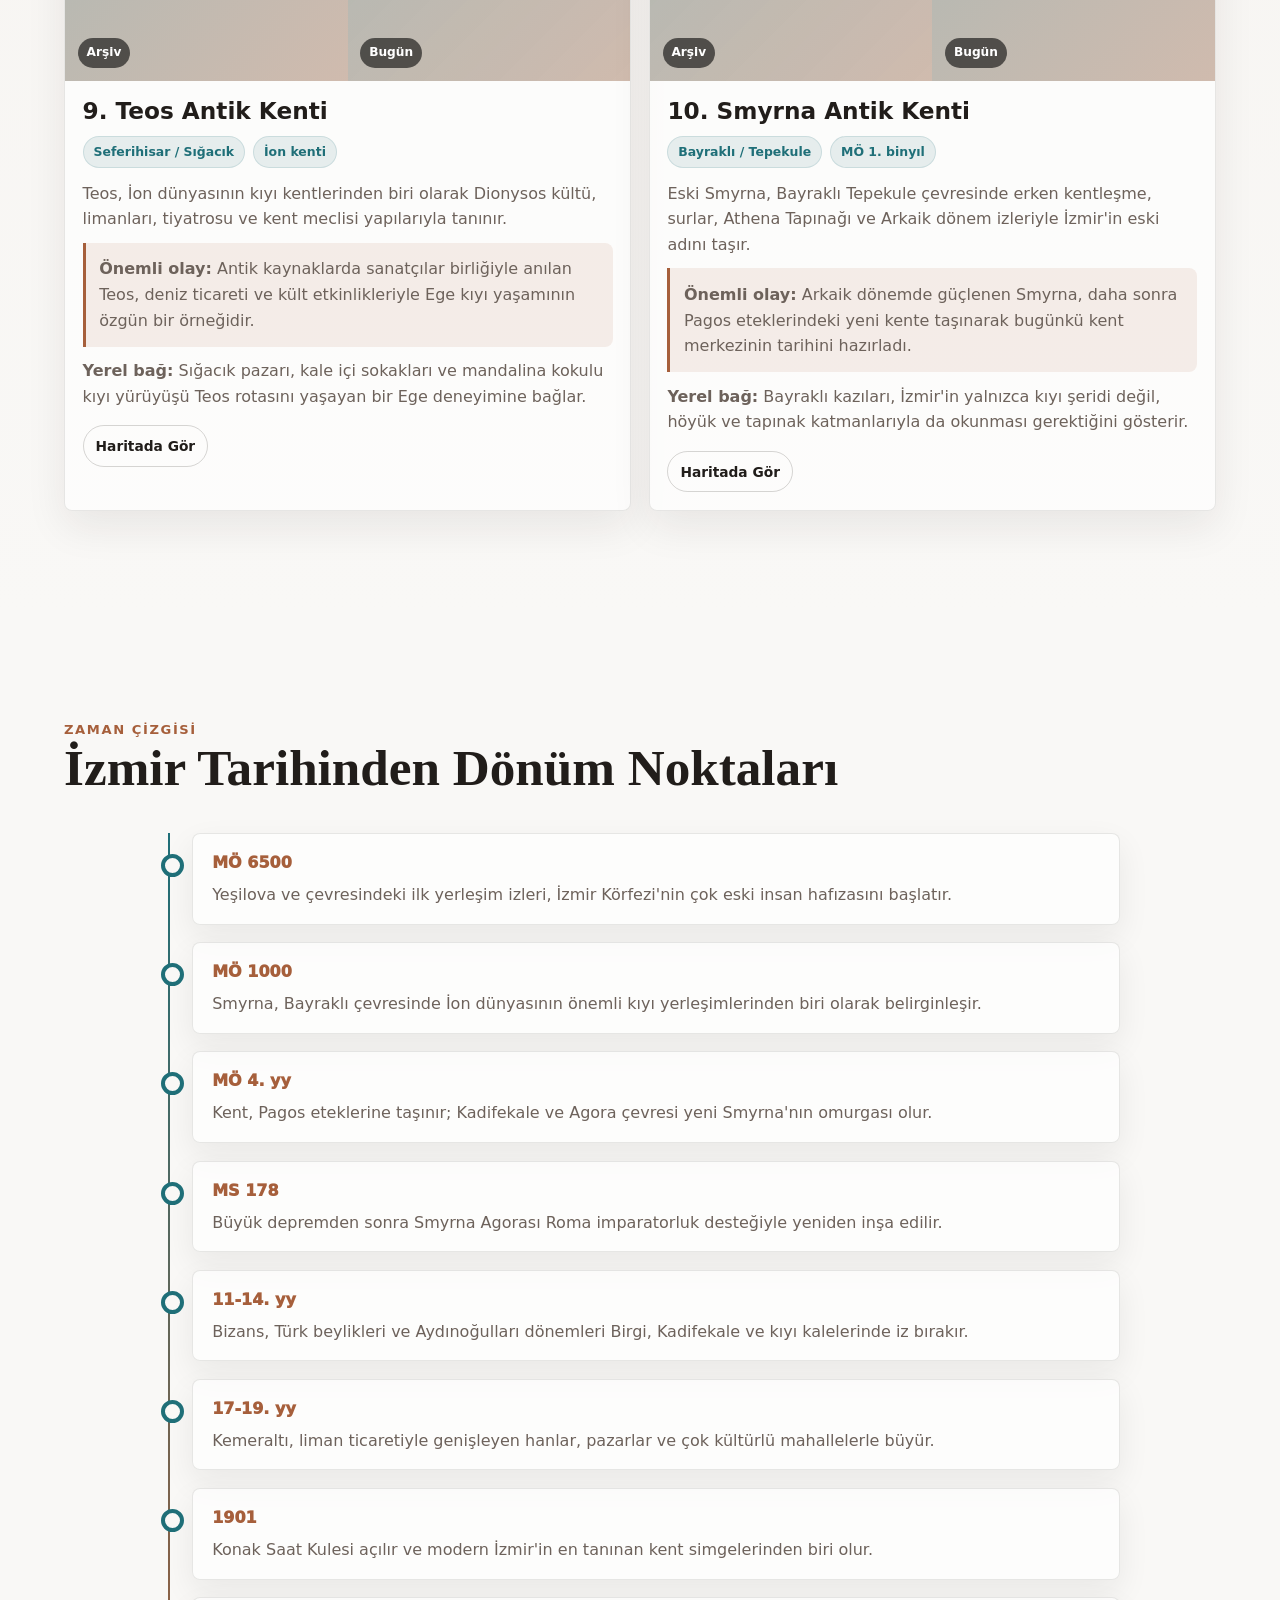
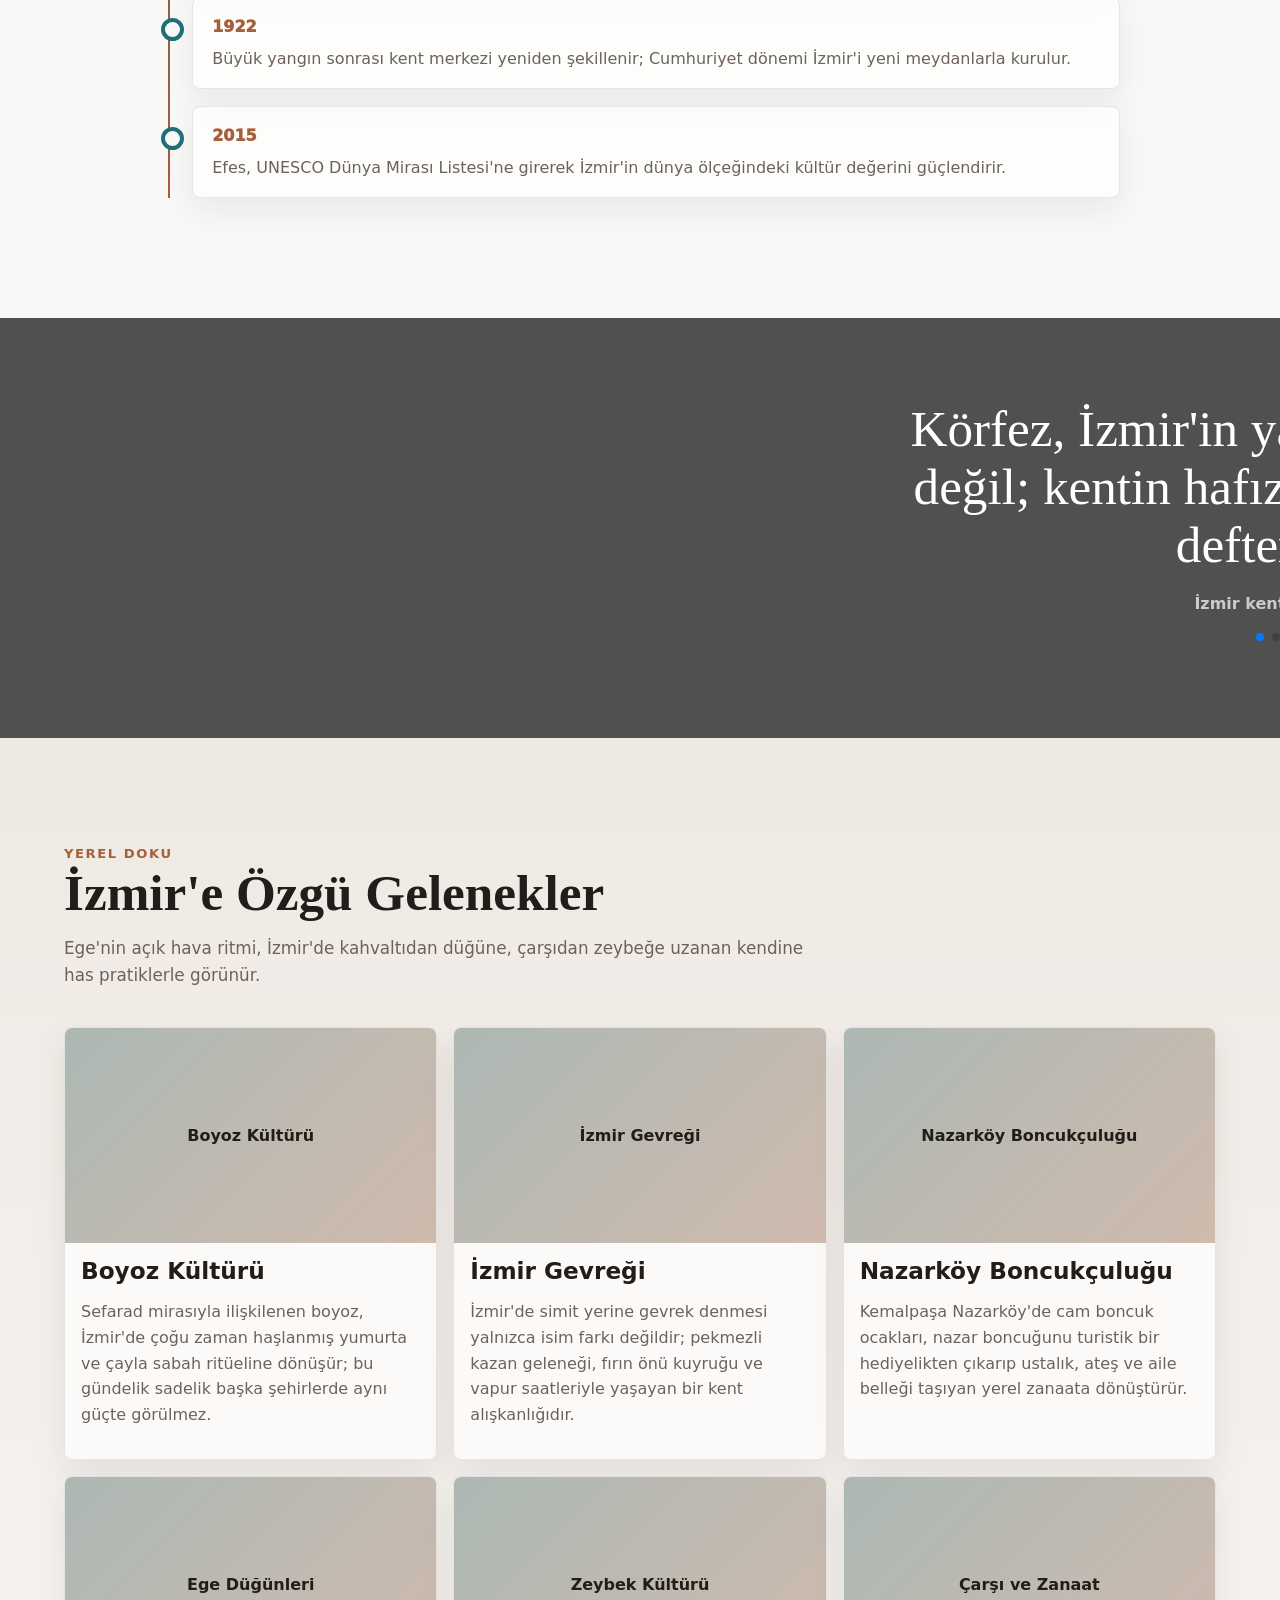
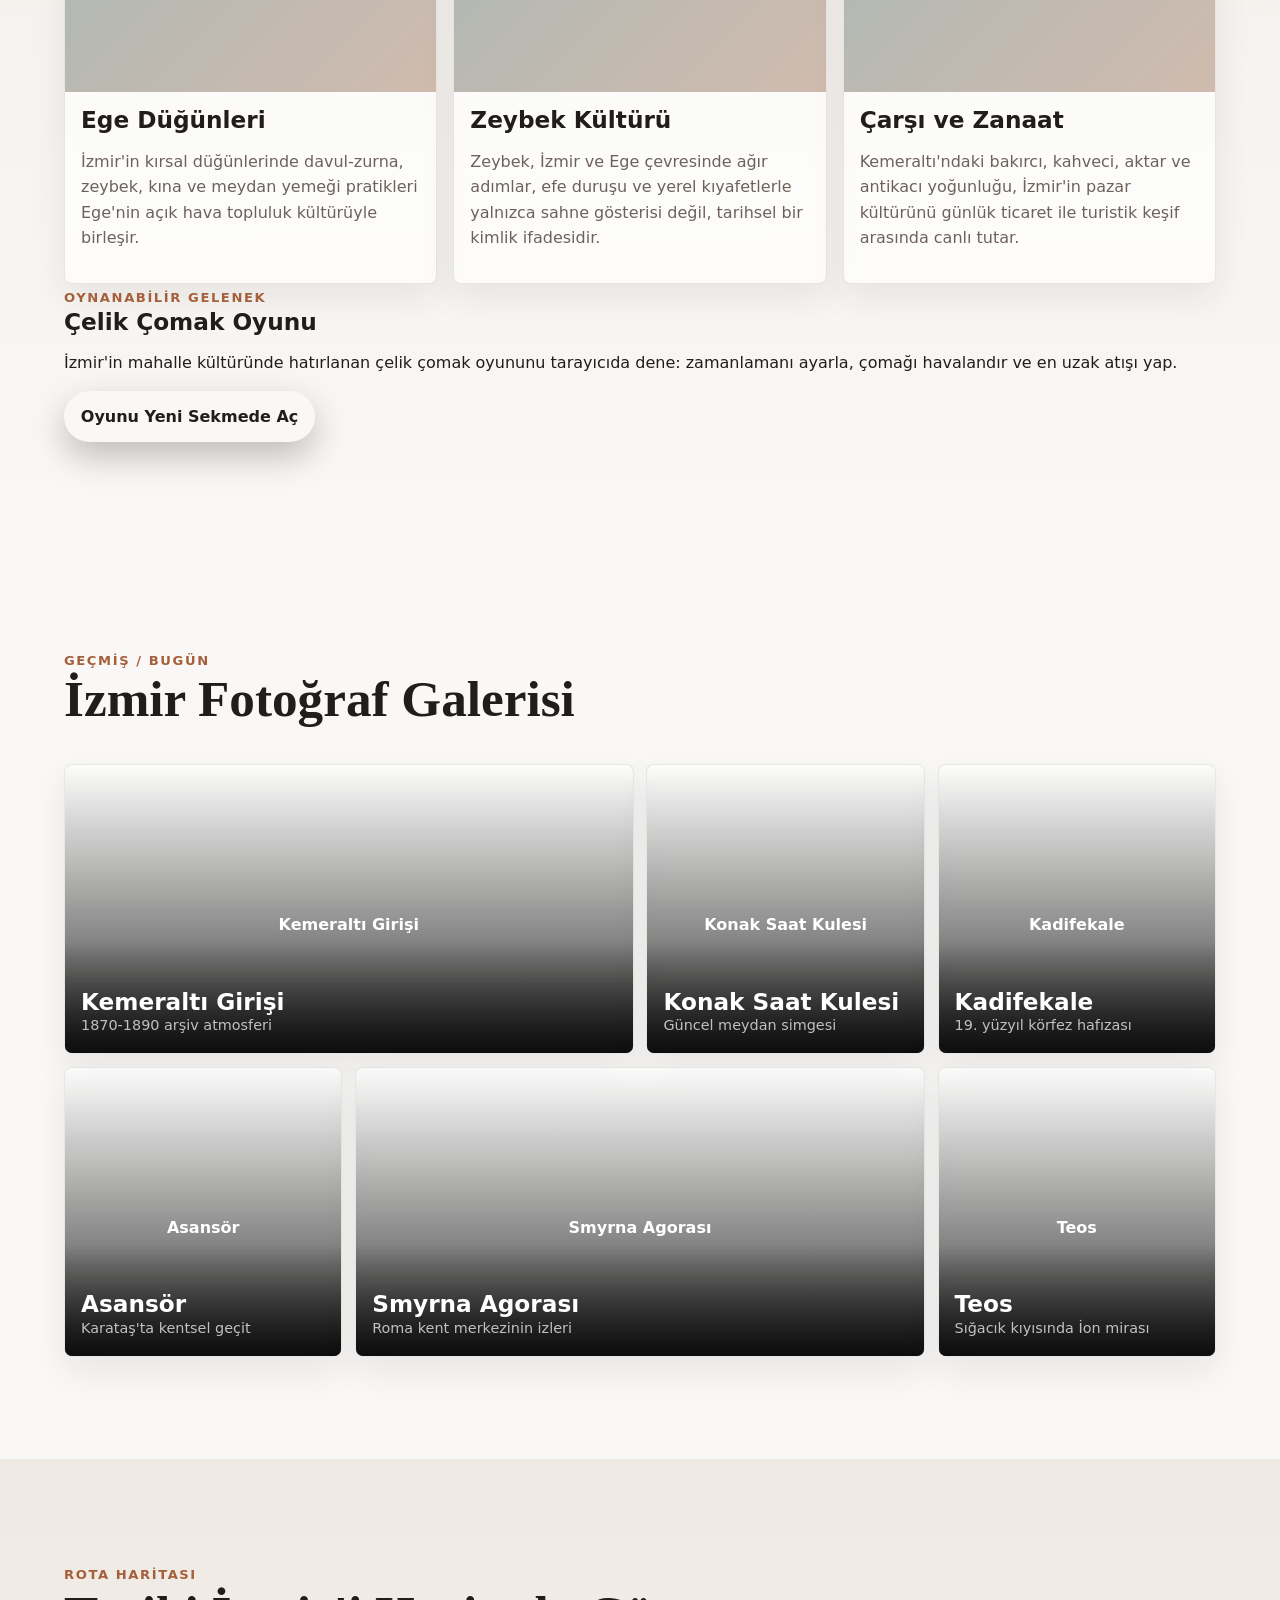
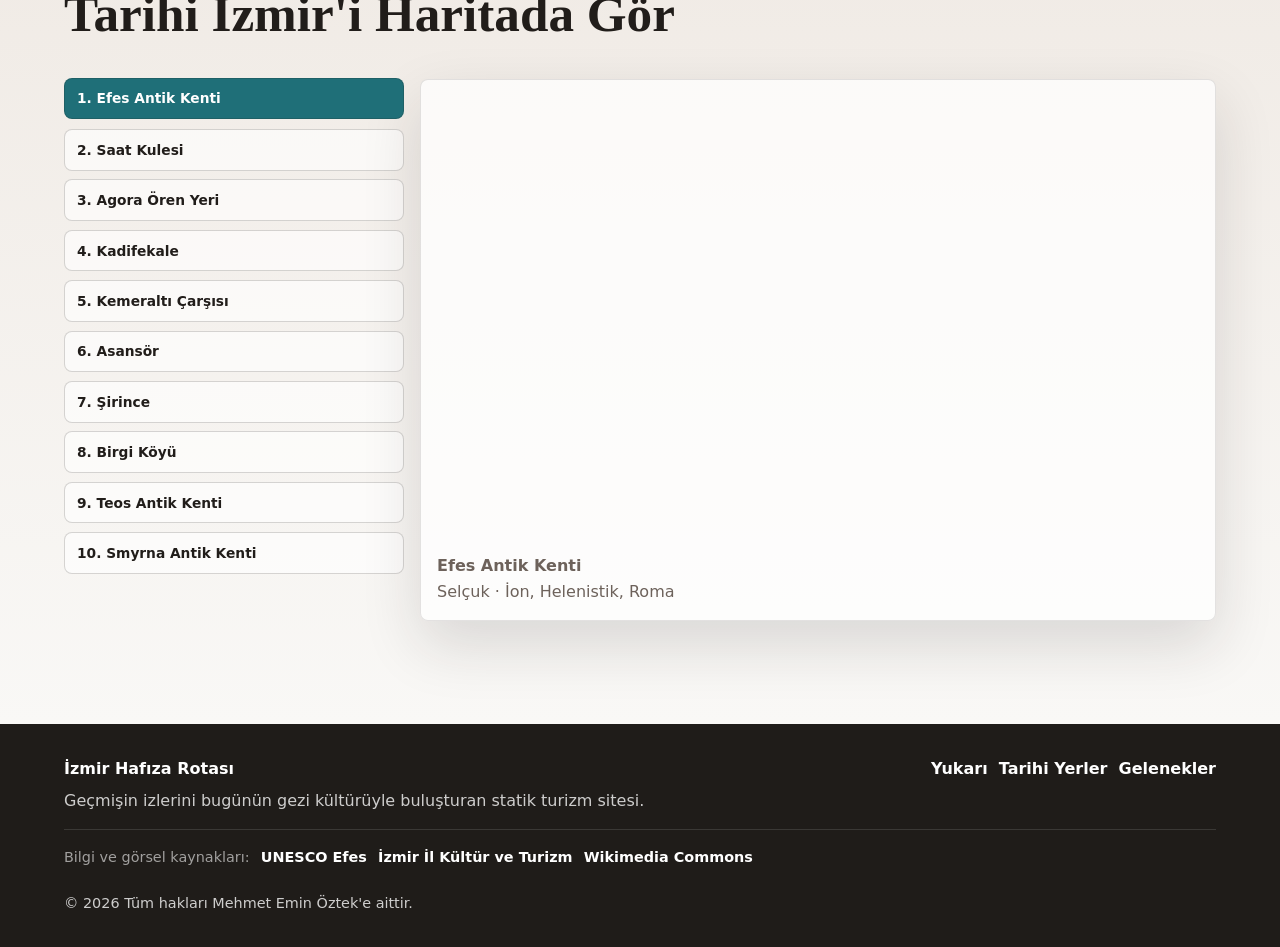
==== commit 3fd16dcf: "Add files via upload" ====
--- a/index.html
+++ b/index.html
@@ -193,7 +193,7 @@
         <a href="https://izmir.ktb.gov.tr/EN-239243/historical-and-cultural-places.html" target="_blank" rel="noreferrer">İzmir İl Kültür ve Turizm</a>
         <a href="https://commons.wikimedia.org/" target="_blank" rel="noreferrer">Wikimedia Commons</a>
       </div>
-      <p class="copyright">© 2026 Tüm hakları Onur Arda Özcan'a aittir.</p>
+      <p class="copyright">© 2026 Tüm hakları Mehmet Emin Öztek'e aittir.</p>
     </footer>
 
     <script src="https://cdn.jsdelivr.net/npm/gsap@3.12.5/dist/gsap.min.js"></script>
